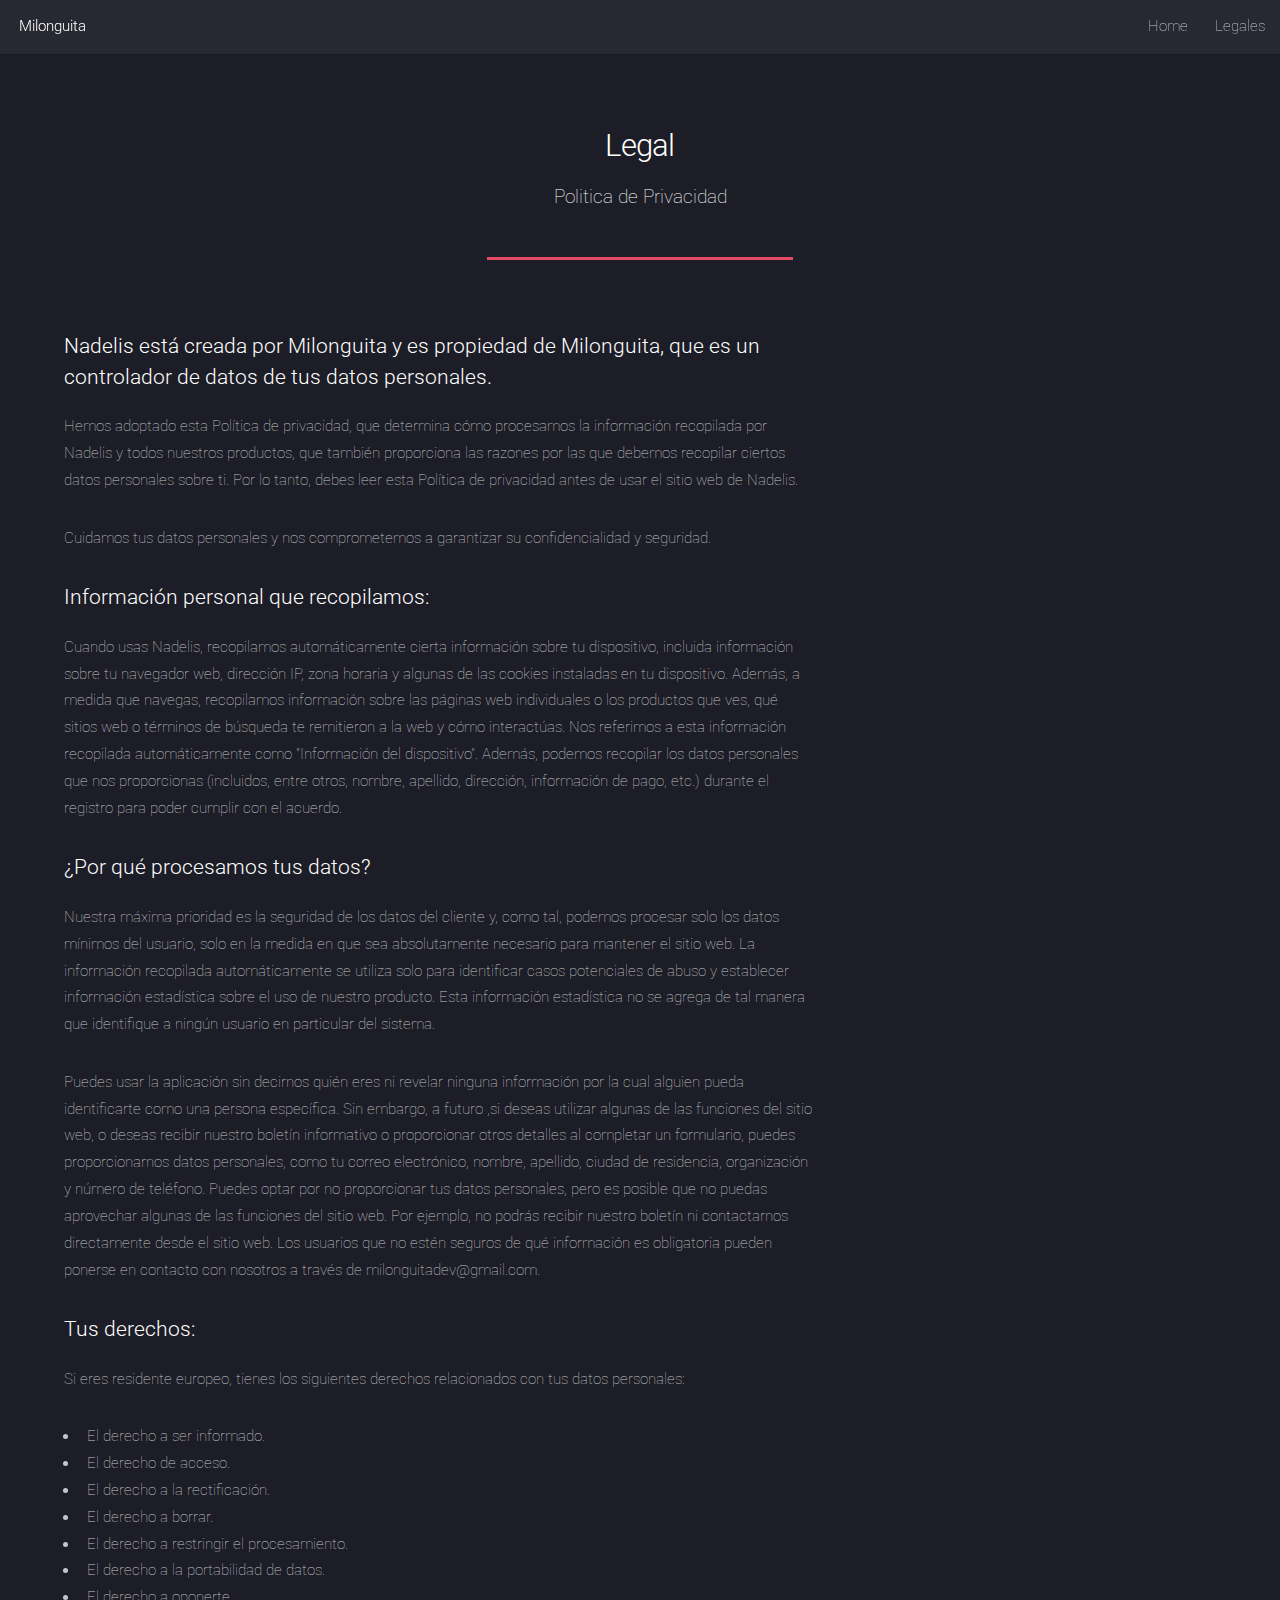
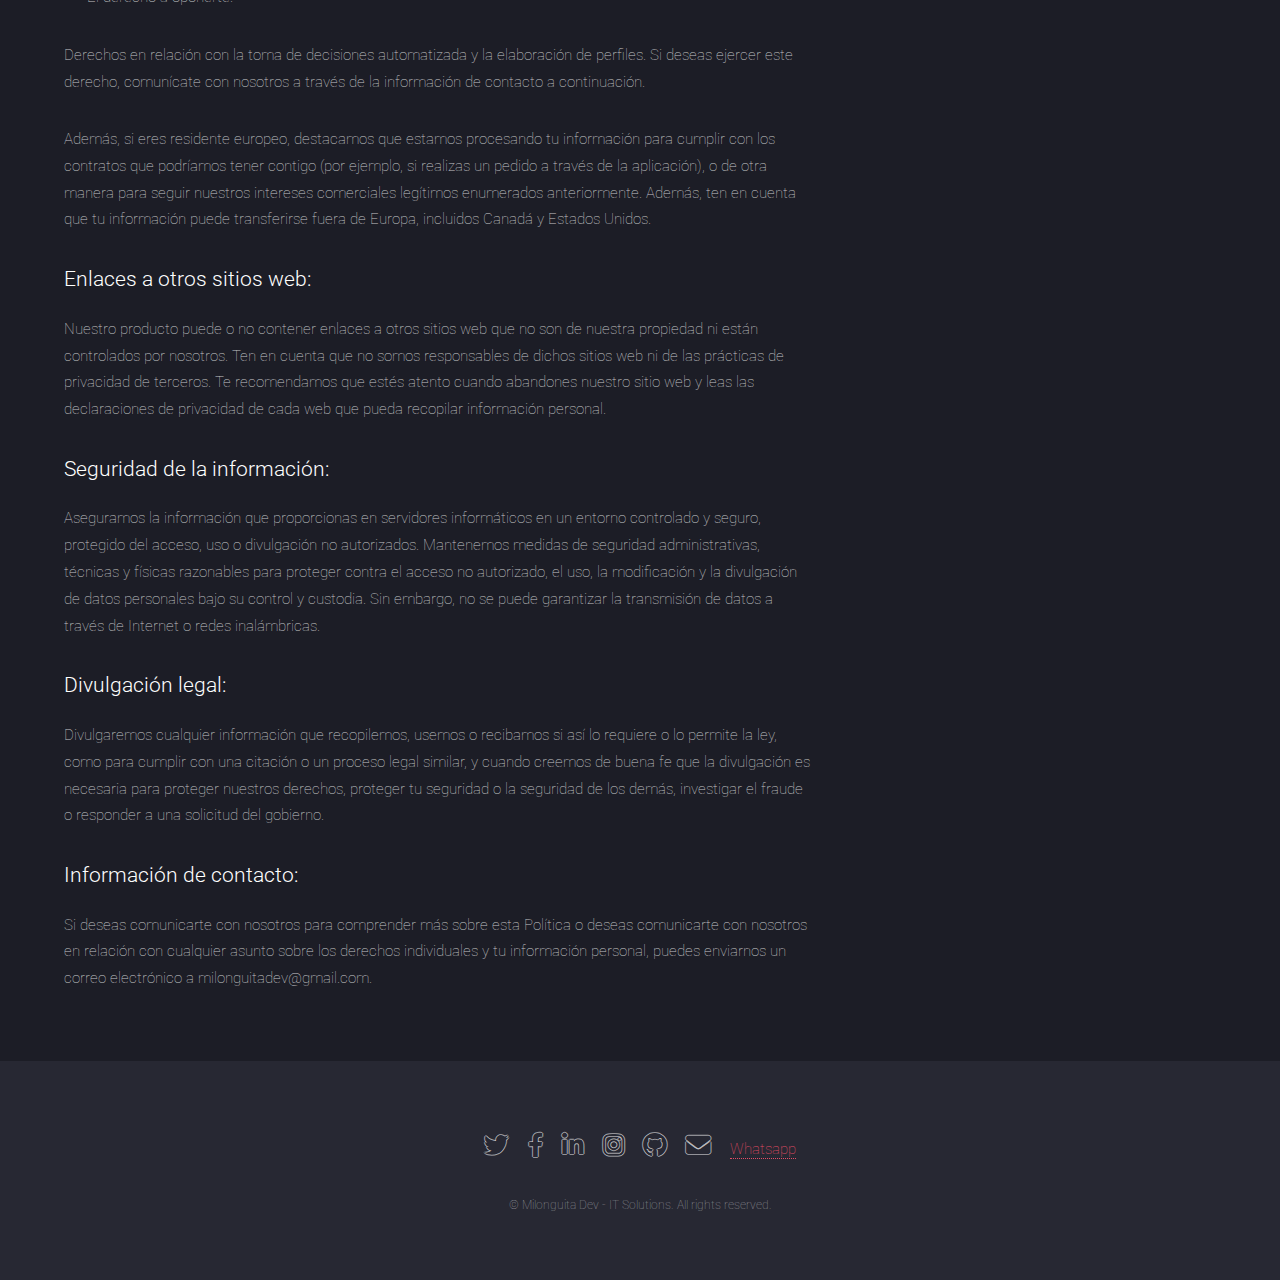
==== nadelis_legal.html @ 79158a33 "uploading files to repo" ====
<!DOCTYPE HTML>

<html>
	<head>
		<title>Milonguita Dev - IT Solutions</title>
		<meta charset="utf-8" />
		<meta name="viewport" content="width=device-width, initial-scale=1, user-scalable=no" />
		<link rel="stylesheet" href="assets/css/main.css" />
		<noscript><link rel="stylesheet" href="assets/css/noscript.css" /></noscript>
		<link rel="apple-touch-icon" sizes="180x180" href="apple-touch-icon.png">
		<link rel="icon" type="image/png" sizes="32x32" href="favicon-32x32.png">
		<link rel="icon" type="image/png" sizes="16x16" href="favicon-16x16.png">
		<link rel="manifest" href="site.webmanifest">
	</head>
	<body class="is-preload">
		<div id="page-wrapper">

			<!-- Header -->
            <header id="header">
                <h1 id="logo"><a href="index.html">Milonguita</a></h1>
                <nav id="nav">
                    <ul>
                        <li><a href="index.html">Home</a></li>
                        
                        <li><a href="#">Legales</a>
                            <ul>
                                <li><a href="nadelis_legal.html">Nadelis</a></li>
                                <li><a href="#">Lena</a></li>
								<li><a href="viento_andino_legal.html">Viento Andino</a></li>
                            </ul>
                        </li>
                    </ul>
                </nav>
            </header>

			<!-- Main -->
				<div id="main" class="wrapper style1">
					<div class="container">
						<header class="major">
							<h2>Legal</h2>
							<p>Politica de Privacidad</p>
						</header>
						<div class="row gtr-150">
							
							<div class="col-8 col-12-medium imp-medium">

								<!-- Content -->
									<section id="content">
										
										<h3>Nadelis está creada por Milonguita y es propiedad de Milonguita, que es un controlador de datos de tus datos personales.
										</h3>
										<p>Hemos adoptado esta Política de privacidad, que determina cómo procesamos la información recopilada por Nadelis y todos nuestros productos, que también proporciona las razones por las que debemos recopilar ciertos datos personales sobre ti. Por lo tanto, debes leer esta Política de privacidad antes de usar el sitio web de Nadelis.</p>
										<p>Cuidamos tus datos personales y nos comprometemos a garantizar su confidencialidad y seguridad.</p>
										<h3>Información personal que recopilamos:</h3>
										<p>
											Cuando usas Nadelis, recopilamos automáticamente cierta información sobre tu dispositivo, incluida información sobre tu navegador web, dirección IP, zona horaria y algunas de las cookies instaladas en tu dispositivo. Además, a medida que navegas, recopilamos información sobre las páginas web individuales o los productos que ves, qué sitios web o términos de búsqueda te remitieron a la web y cómo interactúas. Nos referimos a esta información recopilada automáticamente como "Información del dispositivo". Además, podemos recopilar los datos personales que nos proporcionas (incluidos, entre otros, nombre, apellido, dirección, información de pago, etc.) durante el registro para poder cumplir con el acuerdo.</p>
										<h3>¿Por qué procesamos tus datos?</h3>
										<p>Nuestra máxima prioridad es la seguridad de los datos del cliente y, como tal, podemos procesar solo los datos mínimos del usuario, solo en la medida en que sea absolutamente necesario para mantener el sitio web. La información recopilada automáticamente se utiliza solo para identificar casos potenciales de abuso y establecer información estadística sobre el uso de nuestro producto. Esta información estadística no se agrega de tal manera que identifique a ningún usuario en particular del sistema.</p>
										<p>Puedes usar la aplicación sin decirnos quién eres ni revelar ninguna información por la cual alguien pueda identificarte como una persona específica. Sin embargo, a futuro ,si deseas utilizar algunas de las funciones del sitio web, o deseas recibir nuestro boletín informativo o proporcionar otros detalles al completar un formulario, puedes proporcionarnos datos personales, como tu correo electrónico, nombre, apellido, ciudad de residencia, organización y número de teléfono. Puedes optar por no proporcionar tus datos personales, pero es posible que no puedas aprovechar algunas de las funciones del sitio web. Por ejemplo, no podrás recibir nuestro boletín ni contactarnos directamente desde el sitio web. Los usuarios que no estén seguros de qué información es obligatoria pueden ponerse en contacto con nosotros a través de milonguitadev@gmail.com.</p>
										<h3>Tus derechos:</h3>
										<p>Si eres residente europeo, tienes los siguientes derechos relacionados con tus datos personales:</p>
										<ul>
											<li>El derecho a ser informado.</li>
											<li>El derecho de acceso.</li>
											<li>El derecho a la rectificación.</li>
											<li>El derecho a borrar.</li>
											<li>El derecho a restringir el procesamiento.</li>
											<li>El derecho a la portabilidad de datos.</li>
											<li>El derecho a oponerte.</li>
										</ul>
										<p>Derechos en relación con la toma de decisiones automatizada y la elaboración de perfiles.
											Si deseas ejercer este derecho, comunícate con nosotros a través de la información de contacto a continuación.</p>
										<p>Además, si eres residente europeo, destacamos que estamos procesando tu información para cumplir con los contratos que podríamos tener contigo (por ejemplo, si realizas un pedido a través de la aplicación), o de otra manera para seguir nuestros intereses comerciales legítimos enumerados anteriormente. Además, ten en cuenta que tu información puede transferirse fuera de Europa, incluidos Canadá y Estados Unidos.</p>
										<h3>Enlaces a otros sitios web:</h3>
										<p>Nuestro producto puede o no contener enlaces a otros sitios web que no son de nuestra propiedad ni están controlados por nosotros. Ten en cuenta que no somos responsables de dichos sitios web ni de las prácticas de privacidad de terceros. Te recomendamos que estés atento cuando abandones nuestro sitio web y leas las declaraciones de privacidad de cada web que pueda recopilar información personal.</p>
										<h3>Seguridad de la información:</h3>
										<p>Aseguramos la información que proporcionas en servidores informáticos en un entorno controlado y seguro, protegido del acceso, uso o divulgación no autorizados. Mantenemos medidas de seguridad administrativas, técnicas y físicas razonables para proteger contra el acceso no autorizado, el uso, la modificación y la divulgación de datos personales bajo su control y custodia. Sin embargo, no se puede garantizar la transmisión de datos a través de Internet o redes inalámbricas.</p>
										<h3>Divulgación legal:</h3>
										<p>Divulgaremos cualquier información que recopilemos, usemos o recibamos si así lo requiere o lo permite la ley, como para cumplir con una citación o un proceso legal similar, y cuando creemos de buena fe que la divulgación es necesaria para proteger nuestros derechos, proteger tu seguridad o la seguridad de los demás, investigar el fraude o responder a una solicitud del gobierno.</p>
										<h3>Información de contacto:</h3>
										<p>Si deseas comunicarte con nosotros para comprender más sobre esta Política o deseas comunicarte con nosotros en relación con cualquier asunto sobre los derechos individuales y tu información personal, puedes enviarnos un correo electrónico a milonguitadev@gmail.com.</p>
									</section>

							</div>
						</div>
					</div>
				</div>

			<!-- Footer -->
            <footer id="footer">
                <ul class="icons">
                    <li><a href="#" class="icon brands alt fa-twitter"><span class="label">Twitter</span></a></li>
                    <li><a href="#" class="icon brands alt fa-facebook-f"><span class="label">Facebook</span></a></li>
                    <li><a href="#" class="icon brands alt fa-linkedin-in"><span class="label">LinkedIn</span></a></li>
                    <li><a href="#" class="icon brands alt fa-instagram"><span class="label">Instagram</span></a></li>
                    <li><a href="#" class="icon brands alt fa-github"><span class="label">GitHub</span></a></li>
                    <li><a href="#" class="icon solid alt fa-envelope"><span class="label">Email</span></a></li>
					<li><a href="https://wa.me/qr/DLNRDCDOWQ47A1" target="_blank"><span class="label">Whatsapp</span></a></li>
                </ul>
                <ul class="copyright">
                    <li>&copy; Milonguita Dev - IT Solutions. All rights reserved.</li>
                </ul>
            </footer>

		</div>

		<!-- Scripts -->
			<script src="assets/js/jquery.min.js"></script>
			<script src="assets/js/jquery.scrolly.min.js"></script>
			<script src="assets/js/jquery.dropotron.min.js"></script>
			<script src="assets/js/jquery.scrollex.min.js"></script>
			<script src="assets/js/browser.min.js"></script>
			<script src="assets/js/breakpoints.min.js"></script>
			<script src="assets/js/util.js"></script>
			<script src="assets/js/main.js"></script>

	</body>
</html>
---- assets/css/main.css ----
@import url("fontawesome-all.min.css");
@import url("https://fonts.googleapis.com/css?family=Roboto:100,300,100italic,300italic");

/*
	Landed by HTML5 UP
	html5up.net | @ajlkn
	Free for personal and commercial use under the CCA 3.0 license (html5up.net/license)
*/

html, body, div, span, applet, object,
iframe, h1, h2, h3, h4, h5, h6, p, blockquote,
pre, a, abbr, acronym, address, big, cite,
code, del, dfn, em, img, ins, kbd, q, s, samp,
small, strike, strong, sub, sup, tt, var, b,
u, i, center, dl, dt, dd, ol, ul, li, fieldset,
form, label, legend, table, caption, tbody,
tfoot, thead, tr, th, td, article, aside,
canvas, details, embed, figure, figcaption,
footer, header, hgroup, menu, nav, output, ruby,
section, summary, time, mark, audio, video {
	margin: 0;
	padding: 0;
	border: 0;
	font-size: 100%;
	font: inherit;
	vertical-align: baseline;}

article, aside, details, figcaption, figure,
footer, header, hgroup, menu, nav, section {
	display: block;}

body {
	line-height: 1;
}

ol, ul {
	list-style: none;
}

blockquote, q {
	quotes: none;
}

	blockquote:before, blockquote:after, q:before, q:after {
		content: '';
		content: none;
	}

table {
	border-collapse: collapse;
	border-spacing: 0;
}

body {
	-webkit-text-size-adjust: none;
}

mark {
	background-color: transparent;
	color: inherit;
}

input::-moz-focus-inner {
	border: 0;
	padding: 0;
}

input, select, textarea {
	-moz-appearance: none;
	-webkit-appearance: none;
	-ms-appearance: none;
	appearance: none;
}

/* Basic */

	html {
		box-sizing: border-box;
	}

	*, *:before, *:after {
		box-sizing: inherit;
	}

	html, body {
		background: #1c1d26;
	}

	body.is-preload *, body.is-preload *:before, body.is-preload *:after {
		-moz-animation: none !important;
		-webkit-animation: none !important;
		-ms-animation: none !important;
		animation: none !important;
		-moz-transition: none !important;
		-webkit-transition: none !important;
		-ms-transition: none !important;
		transition: none !important;
	}

	body, input, select, textarea {
		color: rgba(255, 255, 255, 0.75);
		font-family: "Roboto", Helvetica, sans-serif;
		font-size: 15pt;
		font-weight: 100;
		line-height: 1.75em;
	}

	a {
		-moz-transition: border-color 0.2s ease-in-out, color 0.2s ease-in-out;
		-webkit-transition: border-color 0.2s ease-in-out, color 0.2s ease-in-out;
		-ms-transition: border-color 0.2s ease-in-out, color 0.2s ease-in-out;
		transition: border-color 0.2s ease-in-out, color 0.2s ease-in-out;
		border-bottom: dotted 1px;
		color: #e44c65;
		text-decoration: none;
	}

		a:hover {
			color: #e44c65 !important;
			border-bottom-color: transparent;
		}

	strong, b {
		color: #ffffff;
		font-weight: 300;
	}

	em, i {
		font-style: italic;
	}

	p {
		margin: 0 0 2em 0;
	}

	h1, h2, h3, h4, h5, h6 {
		color: #ffffff;
		font-weight: 300;
		line-height: 1em;
		margin: 0 0 1em 0;
	}

		h1 a, h2 a, h3 a, h4 a, h5 a, h6 a {
			color: inherit;
			border: 0;
		}

	h2 {
		font-size: 2em;
		line-height: 1.5em;
		letter-spacing: -0.025em;
	}

	h3 {
		font-size: 1.35em;
		line-height: 1.5em;
	}

	h4 {
		font-size: 1.1em;
		line-height: 1.5em;
	}

	h5 {
		font-size: 0.9em;
		line-height: 1.5em;
	}

	h6 {
		font-size: 0.7em;
		line-height: 1.5em;
	}

	sub {
		font-size: 0.8em;
		position: relative;
		top: 0.5em;
	}

	sup {
		font-size: 0.8em;
		position: relative;
		top: -0.5em;
	}

	hr {
		border: 0;
		border-bottom: solid 1px rgba(255, 255, 255, 0.3);
		margin: 3em 0;
	}

		hr.major {
			margin: 4em 0;
		}

	blockquote {
		border-left: solid 4px rgba(255, 255, 255, 0.3);
		font-style: italic;
		margin: 0 0 2em 0;
		padding: 0.5em 0 0.5em 2em;
	}

	code {
		background: rgba(255, 255, 255, 0.075);
		border-radius: 4px;
		font-family: "Courier New", monospace;
		font-size: 0.9em;
		margin: 0 0.25em;
		padding: 0.25em 0.65em;
	}

	pre {
		-webkit-overflow-scrolling: touch;
		font-family: "Courier New", monospace;
		font-size: 0.9em;
		margin: 0 0 2em 0;
	}

		pre code {
			display: block;
			line-height: 1.75em;
			padding: 1em 1.5em;
			overflow-x: auto;
		}

	.align-left {
		text-align: left;
	}

	.align-center {
		text-align: center;
	}

	.align-right {
		text-align: right;
	}

/* Loader */

	@-moz-keyframes spinner-show {
		0% {
			opacity: 0;
		}

		100% {
			opacity: 1;
		}
	}

	@-webkit-keyframes spinner-show {
		0% {
			opacity: 0;
		}

		100% {
			opacity: 1;
		}
	}

	@-ms-keyframes spinner-show {
		0% {
			opacity: 0;
		}

		100% {
			opacity: 1;
		}
	}

	@keyframes spinner-show {
		0% {
			opacity: 0;
		}

		100% {
			opacity: 1;
		}
	}

	@-moz-keyframes spinner-hide {
		0% {
			color: rgba(255, 255, 255, 0.15);
			z-index: 100001;
			-moz-transform: scale(1) rotate(0deg);
			-webkit-transform: scale(1) rotate(0deg);
			-ms-transform: scale(1) rotate(0deg);
			transform: scale(1) rotate(0deg);
		}

		99% {
			color: #1c1d26;
			z-index: 100001;
			-moz-transform: scale(0.5) rotate(360deg);
			-webkit-transform: scale(0.5) rotate(360deg);
			-ms-transform: scale(0.5) rotate(360deg);
			transform: scale(0.5) rotate(360deg);
		}

		100% {
			color: #1c1d26;
			z-index: -1;
			-moz-transform: scale(0.5) rotate(360deg);
			-webkit-transform: scale(0.5) rotate(360deg);
			-ms-transform: scale(0.5) rotate(360deg);
			transform: scale(0.5) rotate(360deg);
		}
	}

	@-webkit-keyframes spinner-hide {
		0% {
			color: rgba(255, 255, 255, 0.15);
			z-index: 100001;
			-moz-transform: scale(1) rotate(0deg);
			-webkit-transform: scale(1) rotate(0deg);
			-ms-transform: scale(1) rotate(0deg);
			transform: scale(1) rotate(0deg);
		}

		99% {
			color: #1c1d26;
			z-index: 100001;
			-moz-transform: scale(0.5) rotate(360deg);
			-webkit-transform: scale(0.5) rotate(360deg);
			-ms-transform: scale(0.5) rotate(360deg);
			transform: scale(0.5) rotate(360deg);
		}

		100% {
			color: #1c1d26;
			z-index: -1;
			-moz-transform: scale(0.5) rotate(360deg);
			-webkit-transform: scale(0.5) rotate(360deg);
			-ms-transform: scale(0.5) rotate(360deg);
			transform: scale(0.5) rotate(360deg);
		}
	}

	@-ms-keyframes spinner-hide {
		0% {
			color: rgba(255, 255, 255, 0.15);
			z-index: 100001;
			-moz-transform: scale(1) rotate(0deg);
			-webkit-transform: scale(1) rotate(0deg);
			-ms-transform: scale(1) rotate(0deg);
			transform: scale(1) rotate(0deg);
		}

		99% {
			color: #1c1d26;
			z-index: 100001;
			-moz-transform: scale(0.5) rotate(360deg);
			-webkit-transform: scale(0.5) rotate(360deg);
			-ms-transform: scale(0.5) rotate(360deg);
			transform: scale(0.5) rotate(360deg);
		}

		100% {
			color: #1c1d26;
			z-index: -1;
			-moz-transform: scale(0.5) rotate(360deg);
			-webkit-transform: scale(0.5) rotate(360deg);
			-ms-transform: scale(0.5) rotate(360deg);
			transform: scale(0.5) rotate(360deg);
		}
	}

	@keyframes spinner-hide {
		0% {
			color: rgba(255, 255, 255, 0.15);
			z-index: 100001;
			-moz-transform: scale(1) rotate(0deg);
			-webkit-transform: scale(1) rotate(0deg);
			-ms-transform: scale(1) rotate(0deg);
			transform: scale(1) rotate(0deg);
		}

		99% {
			color: #1c1d26;
			z-index: 100001;
			-moz-transform: scale(0.5) rotate(360deg);
			-webkit-transform: scale(0.5) rotate(360deg);
			-ms-transform: scale(0.5) rotate(360deg);
			transform: scale(0.5) rotate(360deg);
		}

		100% {
			color: #1c1d26;
			z-index: -1;
			-moz-transform: scale(0.5) rotate(360deg);
			-webkit-transform: scale(0.5) rotate(360deg);
			-ms-transform: scale(0.5) rotate(360deg);
			transform: scale(0.5) rotate(360deg);
		}
	}

	@-moz-keyframes spinner-rotate {
		0% {
			-moz-transform: scale(1) rotate(0deg);
			-webkit-transform: scale(1) rotate(0deg);
			-ms-transform: scale(1) rotate(0deg);
			transform: scale(1) rotate(0deg);
		}

		100% {
			-moz-transform: scale(1) rotate(360deg);
			-webkit-transform: scale(1) rotate(360deg);
			-ms-transform: scale(1) rotate(360deg);
			transform: scale(1) rotate(360deg);
		}
	}

	@-webkit-keyframes spinner-rotate {
		0% {
			-moz-transform: scale(1) rotate(0deg);
			-webkit-transform: scale(1) rotate(0deg);
			-ms-transform: scale(1) rotate(0deg);
			transform: scale(1) rotate(0deg);
		}

		100% {
			-moz-transform: scale(1) rotate(360deg);
			-webkit-transform: scale(1) rotate(360deg);
			-ms-transform: scale(1) rotate(360deg);
			transform: scale(1) rotate(360deg);
		}
	}

	@-ms-keyframes spinner-rotate {
		0% {
			-moz-transform: scale(1) rotate(0deg);
			-webkit-transform: scale(1) rotate(0deg);
			-ms-transform: scale(1) rotate(0deg);
			transform: scale(1) rotate(0deg);
		}

		100% {
			-moz-transform: scale(1) rotate(360deg);
			-webkit-transform: scale(1) rotate(360deg);
			-ms-transform: scale(1) rotate(360deg);
			transform: scale(1) rotate(360deg);
		}
	}

	@keyframes spinner-rotate {
		0% {
			-moz-transform: scale(1) rotate(0deg);
			-webkit-transform: scale(1) rotate(0deg);
			-ms-transform: scale(1) rotate(0deg);
			transform: scale(1) rotate(0deg);
		}

		100% {
			-moz-transform: scale(1) rotate(360deg);
			-webkit-transform: scale(1) rotate(360deg);
			-ms-transform: scale(1) rotate(360deg);
			transform: scale(1) rotate(360deg);
		}
	}

	@-moz-keyframes overlay-hide {
		0% {
			opacity: 1;
			z-index: 100000;
		}

		15% {
			opacity: 1;
			z-index: 100000;
		}

		99% {
			opacity: 0;
			z-index: 100000;
		}

		100% {
			opacity: 0;
			z-index: -1;
		}
	}

	@-webkit-keyframes overlay-hide {
		0% {
			opacity: 1;
			z-index: 100000;
		}

		15% {
			opacity: 1;
			z-index: 100000;
		}

		99% {
			opacity: 0;
			z-index: 100000;
		}

		100% {
			opacity: 0;
			z-index: -1;
		}
	}

	@-ms-keyframes overlay-hide {
		0% {
			opacity: 1;
			z-index: 100000;
		}

		15% {
			opacity: 1;
			z-index: 100000;
		}

		99% {
			opacity: 0;
			z-index: 100000;
		}

		100% {
			opacity: 0;
			z-index: -1;
		}
	}

	@keyframes overlay-hide {
		0% {
			opacity: 1;
			z-index: 100000;
		}

		15% {
			opacity: 1;
			z-index: 100000;
		}

		99% {
			opacity: 0;
			z-index: 100000;
		}

		100% {
			opacity: 0;
			z-index: -1;
		}
	}

	body.landing {
		text-decoration: none;
	}

		body.landing:before {
			-moz-osx-font-smoothing: grayscale;
			-webkit-font-smoothing: antialiased;
			display: inline-block;
			font-style: normal;
			font-variant: normal;
			text-rendering: auto;
			line-height: 1;
			text-transform: none !important;
			font-family: 'Font Awesome 5 Free';
			font-weight: 900;
		}

		body.landing:before {
			-moz-animation: spinner-show 1.5s 1 0.25s ease forwards, spinner-hide 0.25s ease-in-out forwards !important;
			-webkit-animation: spinner-show 1.5s 1 0.25s ease forwards, spinner-hide 0.25s ease-in-out forwards !important;
			-ms-animation: spinner-show 1.5s 1 0.25s ease forwards, spinner-hide 0.25s ease-in-out forwards !important;
			animation: spinner-show 1.5s 1 0.25s ease forwards, spinner-hide 0.25s ease-in-out forwards !important;
			-moz-transform-origin: 50% 50%;
			-webkit-transform-origin: 50% 50%;
			-ms-transform-origin: 50% 50%;
			transform-origin: 50% 50%;
			color: rgba(255, 255, 255, 0.15);
			content: '\f1ce';
			cursor: default;
			display: block;
			font-size: 2em;
			height: 2em;
			left: 50%;
			line-height: 2em;
			margin: -1em 0 0 -1em;
			opacity: 0;
			position: fixed;
			text-align: center;
			top: 50%;
			width: 2em;
			z-index: -1;
		}

		body.landing:after {
			-moz-animation: overlay-hide 1.5s ease-in forwards !important;
			-webkit-animation: overlay-hide 1.5s ease-in forwards !important;
			-ms-animation: overlay-hide 1.5s ease-in forwards !important;
			animation: overlay-hide 1.5s ease-in forwards !important;
			background: #1c1d26;
			content: '';
			display: block;
			height: 100%;
			left: 0;
			opacity: 0;
			position: fixed;
			top: 0;
			width: 100%;
			z-index: -1;
		}

		body.landing.is-preload:before {
			-moz-animation: spinner-show 1.5s 1 0.25s ease forwards, spinner-rotate 0.75s infinite linear !important;
			-webkit-animation: spinner-show 1.5s 1 0.25s ease forwards, spinner-rotate 0.75s infinite linear !important;
			-ms-animation: spinner-show 1.5s 1 0.25s ease forwards, spinner-rotate 0.75s infinite linear !important;
			animation: spinner-show 1.5s 1 0.25s ease forwards, spinner-rotate 0.75s infinite linear !important;
			z-index: 100001;
		}

		body.landing.is-preload:after {
			-moz-animation: none !important;
			-webkit-animation: none !important;
			-ms-animation: none !important;
			animation: none !important;
			opacity: 1;
			z-index: 100000;
		}

	@media (-webkit-min-device-pixel-ratio: 2) {

		body.landing:before {
			line-height: 2.025em;
		}

	}

/* Container */

	.container {
		margin: 0 auto;
		max-width: calc(100% - 4em);
		width: 70em;
	}

		.container.xsmall {
			width: 17.5em;
		}

		.container.small {
			width: 35em;
		}

		.container.medium {
			width: 52.5em;
		}

		.container.large {
			width: 87.5em;
		}

		.container.xlarge {
			width: 105em;
		}

		.container.max {
			width: 100%;
		}

		@media screen and (max-width: 1280px) {

			.container {
				width: 90%;
				max-width: 100%;
			}

		}

		@media screen and (max-width: 980px) {

			.container {
				width: 100% !important;
			}

		}

/* Row */

	.row {
		display: flex;
		flex-wrap: wrap;
		box-sizing: border-box;
		align-items: stretch;
	}

		.row > * {
			box-sizing: border-box;
		}

		.row.gtr-uniform > * > :last-child {
			margin-bottom: 0;
		}

		.row.aln-left {
			justify-content: flex-start;
		}

		.row.aln-center {
			justify-content: center;
		}

		.row.aln-right {
			justify-content: flex-end;
		}

		.row.aln-top {
			align-items: flex-start;
		}

		.row.aln-middle {
			align-items: center;
		}

		.row.aln-bottom {
			align-items: flex-end;
		}

		.row > .imp {
			order: -1;
		}

		.row > .col-1 {
			width: 8.33333%;
		}

		.row > .off-1 {
			margin-left: 8.33333%;
		}

		.row > .col-2 {
			width: 16.66667%;
		}

		.row > .off-2 {
			margin-left: 16.66667%;
		}

		.row > .col-3 {
			width: 25%;
		}

		.row > .off-3 {
			margin-left: 25%;
		}

		.row > .col-4 {
			width: 33.33333%;
		}

		.row > .off-4 {
			margin-left: 33.33333%;
		}

		.row > .col-5 {
			width: 41.66667%;
		}

		.row > .off-5 {
			margin-left: 41.66667%;
		}

		.row > .col-6 {
			width: 50%;
		}

		.row > .off-6 {
			margin-left: 50%;
		}

		.row > .col-7 {
			width: 58.33333%;
		}

		.row > .off-7 {
			margin-left: 58.33333%;
		}

		.row > .col-8 {
			width: 66.66667%;
		}

		.row > .off-8 {
			margin-left: 66.66667%;
		}

		.row > .col-9 {
			width: 75%;
		}

		.row > .off-9 {
			margin-left: 75%;
		}

		.row > .col-10 {
			width: 83.33333%;
		}

		.row > .off-10 {
			margin-left: 83.33333%;
		}

		.row > .col-11 {
			width: 91.66667%;
		}

		.row > .off-11 {
			margin-left: 91.66667%;
		}

		.row > .col-12 {
			width: 100%;
		}

		.row > .off-12 {
			margin-left: 100%;
		}

		.row.gtr-0 {
			margin-top: 0;
			margin-left: 0em;
		}

			.row.gtr-0 > * {
				padding: 0 0 0 0em;
			}

			.row.gtr-0.gtr-uniform {
				margin-top: 0em;
			}

				.row.gtr-0.gtr-uniform > * {
					padding-top: 0em;
				}

		.row.gtr-25 {
			margin-top: 0;
			margin-left: -0.625em;
		}

			.row.gtr-25 > * {
				padding: 0 0 0 0.625em;
			}

			.row.gtr-25.gtr-uniform {
				margin-top: -0.625em;
			}

				.row.gtr-25.gtr-uniform > * {
					padding-top: 0.625em;
				}

		.row.gtr-50 {
			margin-top: 0;
			margin-left: -1.25em;
		}

			.row.gtr-50 > * {
				padding: 0 0 0 1.25em;
			}

			.row.gtr-50.gtr-uniform {
				margin-top: -1.25em;
			}

				.row.gtr-50.gtr-uniform > * {
					padding-top: 1.25em;
				}

		.row {
			margin-top: 0;
			margin-left: -2.5em;
		}

			.row > * {
				padding: 0 0 0 2.5em;
			}

			.row.gtr-uniform {
				margin-top: -2.5em;
			}

				.row.gtr-uniform > * {
					padding-top: 2.5em;
				}

		.row.gtr-150 {
			margin-top: 0;
			margin-left: -3.75em;
		}

			.row.gtr-150 > * {
				padding: 0 0 0 3.75em;
			}

			.row.gtr-150.gtr-uniform {
				margin-top: -3.75em;
			}

				.row.gtr-150.gtr-uniform > * {
					padding-top: 3.75em;
				}

		.row.gtr-200 {
			margin-top: 0;
			margin-left: -5em;
		}

			.row.gtr-200 > * {
				padding: 0 0 0 5em;
			}

			.row.gtr-200.gtr-uniform {
				margin-top: -5em;
			}

				.row.gtr-200.gtr-uniform > * {
					padding-top: 5em;
				}

		@media screen and (max-width: 1680px) {

			.row {
				display: flex;
				flex-wrap: wrap;
				box-sizing: border-box;
				align-items: stretch;
			}

				.row > * {
					box-sizing: border-box;
				}

				.row.gtr-uniform > * > :last-child {
					margin-bottom: 0;
				}

				.row.aln-left {
					justify-content: flex-start;
				}

				.row.aln-center {
					justify-content: center;
				}

				.row.aln-right {
					justify-content: flex-end;
				}

				.row.aln-top {
					align-items: flex-start;
				}

				.row.aln-middle {
					align-items: center;
				}

				.row.aln-bottom {
					align-items: flex-end;
				}

				.row > .imp-xlarge {
					order: -1;
				}

				.row > .col-1-xlarge {
					width: 8.33333%;
				}

				.row > .off-1-xlarge {
					margin-left: 8.33333%;
				}

				.row > .col-2-xlarge {
					width: 16.66667%;
				}

				.row > .off-2-xlarge {
					margin-left: 16.66667%;
				}

				.row > .col-3-xlarge {
					width: 25%;
				}

				.row > .off-3-xlarge {
					margin-left: 25%;
				}

				.row > .col-4-xlarge {
					width: 33.33333%;
				}

				.row > .off-4-xlarge {
					margin-left: 33.33333%;
				}

				.row > .col-5-xlarge {
					width: 41.66667%;
				}

				.row > .off-5-xlarge {
					margin-left: 41.66667%;
				}

				.row > .col-6-xlarge {
					width: 50%;
				}

				.row > .off-6-xlarge {
					margin-left: 50%;
				}

				.row > .col-7-xlarge {
					width: 58.33333%;
				}

				.row > .off-7-xlarge {
					margin-left: 58.33333%;
				}

				.row > .col-8-xlarge {
					width: 66.66667%;
				}

				.row > .off-8-xlarge {
					margin-left: 66.66667%;
				}

				.row > .col-9-xlarge {
					width: 75%;
				}

				.row > .off-9-xlarge {
					margin-left: 75%;
				}

				.row > .col-10-xlarge {
					width: 83.33333%;
				}

				.row > .off-10-xlarge {
					margin-left: 83.33333%;
				}

				.row > .col-11-xlarge {
					width: 91.66667%;
				}

				.row > .off-11-xlarge {
					margin-left: 91.66667%;
				}

				.row > .col-12-xlarge {
					width: 100%;
				}

				.row > .off-12-xlarge {
					margin-left: 100%;
				}

				.row.gtr-0 {
					margin-top: 0;
					margin-left: 0em;
				}

					.row.gtr-0 > * {
						padding: 0 0 0 0em;
					}

					.row.gtr-0.gtr-uniform {
						margin-top: 0em;
					}

						.row.gtr-0.gtr-uniform > * {
							padding-top: 0em;
						}

				.row.gtr-25 {
					margin-top: 0;
					margin-left: -0.625em;
				}

					.row.gtr-25 > * {
						padding: 0 0 0 0.625em;
					}

					.row.gtr-25.gtr-uniform {
						margin-top: -0.625em;
					}

						.row.gtr-25.gtr-uniform > * {
							padding-top: 0.625em;
						}

				.row.gtr-50 {
					margin-top: 0;
					margin-left: -1.25em;
				}

					.row.gtr-50 > * {
						padding: 0 0 0 1.25em;
					}

					.row.gtr-50.gtr-uniform {
						margin-top: -1.25em;
					}

						.row.gtr-50.gtr-uniform > * {
							padding-top: 1.25em;
						}

				.row {
					margin-top: 0;
					margin-left: -2.5em;
				}

					.row > * {
						padding: 0 0 0 2.5em;
					}

					.row.gtr-uniform {
						margin-top: -2.5em;
					}

						.row.gtr-uniform > * {
							padding-top: 2.5em;
						}

				.row.gtr-150 {
					margin-top: 0;
					margin-left: -3.75em;
				}

					.row.gtr-150 > * {
						padding: 0 0 0 3.75em;
					}

					.row.gtr-150.gtr-uniform {
						margin-top: -3.75em;
					}

						.row.gtr-150.gtr-uniform > * {
							padding-top: 3.75em;
						}

				.row.gtr-200 {
					margin-top: 0;
					margin-left: -5em;
				}

					.row.gtr-200 > * {
						padding: 0 0 0 5em;
					}

					.row.gtr-200.gtr-uniform {
						margin-top: -5em;
					}

						.row.gtr-200.gtr-uniform > * {
							padding-top: 5em;
						}

		}

		@media screen and (max-width: 1280px) {

			.row {
				display: flex;
				flex-wrap: wrap;
				box-sizing: border-box;
				align-items: stretch;
			}

				.row > * {
					box-sizing: border-box;
				}

				.row.gtr-uniform > * > :last-child {
					margin-bottom: 0;
				}

				.row.aln-left {
					justify-content: flex-start;
				}

				.row.aln-center {
					justify-content: center;
				}

				.row.aln-right {
					justify-content: flex-end;
				}

				.row.aln-top {
					align-items: flex-start;
				}

				.row.aln-middle {
					align-items: center;
				}

				.row.aln-bottom {
					align-items: flex-end;
				}

				.row > .imp-large {
					order: -1;
				}

				.row > .col-1-large {
					width: 8.33333%;
				}

				.row > .off-1-large {
					margin-left: 8.33333%;
				}

				.row > .col-2-large {
					width: 16.66667%;
				}

				.row > .off-2-large {
					margin-left: 16.66667%;
				}

				.row > .col-3-large {
					width: 25%;
				}

				.row > .off-3-large {
					margin-left: 25%;
				}

				.row > .col-4-large {
					width: 33.33333%;
				}

				.row > .off-4-large {
					margin-left: 33.33333%;
				}

				.row > .col-5-large {
					width: 41.66667%;
				}

				.row > .off-5-large {
					margin-left: 41.66667%;
				}

				.row > .col-6-large {
					width: 50%;
				}

				.row > .off-6-large {
					margin-left: 50%;
				}

				.row > .col-7-large {
					width: 58.33333%;
				}

				.row > .off-7-large {
					margin-left: 58.33333%;
				}

				.row > .col-8-large {
					width: 66.66667%;
				}

				.row > .off-8-large {
					margin-left: 66.66667%;
				}

				.row > .col-9-large {
					width: 75%;
				}

				.row > .off-9-large {
					margin-left: 75%;
				}

				.row > .col-10-large {
					width: 83.33333%;
				}

				.row > .off-10-large {
					margin-left: 83.33333%;
				}

				.row > .col-11-large {
					width: 91.66667%;
				}

				.row > .off-11-large {
					margin-left: 91.66667%;
				}

				.row > .col-12-large {
					width: 100%;
				}

				.row > .off-12-large {
					margin-left: 100%;
				}

				.row.gtr-0 {
					margin-top: 0;
					margin-left: 0em;
				}

					.row.gtr-0 > * {
						padding: 0 0 0 0em;
					}

					.row.gtr-0.gtr-uniform {
						margin-top: 0em;
					}

						.row.gtr-0.gtr-uniform > * {
							padding-top: 0em;
						}

				.row.gtr-25 {
					margin-top: 0;
					margin-left: -0.625em;
				}

					.row.gtr-25 > * {
						padding: 0 0 0 0.625em;
					}

					.row.gtr-25.gtr-uniform {
						margin-top: -0.625em;
					}

						.row.gtr-25.gtr-uniform > * {
							padding-top: 0.625em;
						}

				.row.gtr-50 {
					margin-top: 0;
					margin-left: -1.25em;
				}

					.row.gtr-50 > * {
						padding: 0 0 0 1.25em;
					}

					.row.gtr-50.gtr-uniform {
						margin-top: -1.25em;
					}

						.row.gtr-50.gtr-uniform > * {
							padding-top: 1.25em;
						}

				.row {
					margin-top: 0;
					margin-left: -2.5em;
				}

					.row > * {
						padding: 0 0 0 2.5em;
					}

					.row.gtr-uniform {
						margin-top: -2.5em;
					}

						.row.gtr-uniform > * {
							padding-top: 2.5em;
						}

				.row.gtr-150 {
					margin-top: 0;
					margin-left: -3.75em;
				}

					.row.gtr-150 > * {
						padding: 0 0 0 3.75em;
					}

					.row.gtr-150.gtr-uniform {
						margin-top: -3.75em;
					}

						.row.gtr-150.gtr-uniform > * {
							padding-top: 3.75em;
						}

				.row.gtr-200 {
					margin-top: 0;
					margin-left: -5em;
				}

					.row.gtr-200 > * {
						padding: 0 0 0 5em;
					}

					.row.gtr-200.gtr-uniform {
						margin-top: -5em;
					}

						.row.gtr-200.gtr-uniform > * {
							padding-top: 5em;
						}

		}

		@media screen and (max-width: 980px) {

			.row {
				display: flex;
				flex-wrap: wrap;
				box-sizing: border-box;
				align-items: stretch;
			}

				.row > * {
					box-sizing: border-box;
				}

				.row.gtr-uniform > * > :last-child {
					margin-bottom: 0;
				}

				.row.aln-left {
					justify-content: flex-start;
				}

				.row.aln-center {
					justify-content: center;
				}

				.row.aln-right {
					justify-content: flex-end;
				}

				.row.aln-top {
					align-items: flex-start;
				}

				.row.aln-middle {
					align-items: center;
				}

				.row.aln-bottom {
					align-items: flex-end;
				}

				.row > .imp-medium {
					order: -1;
				}

				.row > .col-1-medium {
					width: 8.33333%;
				}

				.row > .off-1-medium {
					margin-left: 8.33333%;
				}

				.row > .col-2-medium {
					width: 16.66667%;
				}

				.row > .off-2-medium {
					margin-left: 16.66667%;
				}

				.row > .col-3-medium {
					width: 25%;
				}

				.row > .off-3-medium {
					margin-left: 25%;
				}

				.row > .col-4-medium {
					width: 33.33333%;
				}

				.row > .off-4-medium {
					margin-left: 33.33333%;
				}

				.row > .col-5-medium {
					width: 41.66667%;
				}

				.row > .off-5-medium {
					margin-left: 41.66667%;
				}

				.row > .col-6-medium {
					width: 50%;
				}

				.row > .off-6-medium {
					margin-left: 50%;
				}

				.row > .col-7-medium {
					width: 58.33333%;
				}

				.row > .off-7-medium {
					margin-left: 58.33333%;
				}

				.row > .col-8-medium {
					width: 66.66667%;
				}

				.row > .off-8-medium {
					margin-left: 66.66667%;
				}

				.row > .col-9-medium {
					width: 75%;
				}

				.row > .off-9-medium {
					margin-left: 75%;
				}

				.row > .col-10-medium {
					width: 83.33333%;
				}

				.row > .off-10-medium {
					margin-left: 83.33333%;
				}

				.row > .col-11-medium {
					width: 91.66667%;
				}

				.row > .off-11-medium {
					margin-left: 91.66667%;
				}

				.row > .col-12-medium {
					width: 100%;
				}

				.row > .off-12-medium {
					margin-left: 100%;
				}

				.row.gtr-0 {
					margin-top: 0;
					margin-left: 0em;
				}

					.row.gtr-0 > * {
						padding: 0 0 0 0em;
					}

					.row.gtr-0.gtr-uniform {
						margin-top: 0em;
					}

						.row.gtr-0.gtr-uniform > * {
							padding-top: 0em;
						}

				.row.gtr-25 {
					margin-top: 0;
					margin-left: -0.625em;
				}

					.row.gtr-25 > * {
						padding: 0 0 0 0.625em;
					}

					.row.gtr-25.gtr-uniform {
						margin-top: -0.625em;
					}

						.row.gtr-25.gtr-uniform > * {
							padding-top: 0.625em;
						}

				.row.gtr-50 {
					margin-top: 0;
					margin-left: -1.25em;
				}

					.row.gtr-50 > * {
						padding: 0 0 0 1.25em;
					}

					.row.gtr-50.gtr-uniform {
						margin-top: -1.25em;
					}

						.row.gtr-50.gtr-uniform > * {
							padding-top: 1.25em;
						}

				.row {
					margin-top: 0;
					margin-left: -2.5em;
				}

					.row > * {
						padding: 0 0 0 2.5em;
					}

					.row.gtr-uniform {
						margin-top: -2.5em;
					}

						.row.gtr-uniform > * {
							padding-top: 2.5em;
						}

				.row.gtr-150 {
					margin-top: 0;
					margin-left: -3.75em;
				}

					.row.gtr-150 > * {
						padding: 0 0 0 3.75em;
					}

					.row.gtr-150.gtr-uniform {
						margin-top: -3.75em;
					}

						.row.gtr-150.gtr-uniform > * {
							padding-top: 3.75em;
						}

				.row.gtr-200 {
					margin-top: 0;
					margin-left: -5em;
				}

					.row.gtr-200 > * {
						padding: 0 0 0 5em;
					}

					.row.gtr-200.gtr-uniform {
						margin-top: -5em;
					}

						.row.gtr-200.gtr-uniform > * {
							padding-top: 5em;
						}

		}

		@media screen and (max-width: 736px) {

			.row {
				display: flex;
				flex-wrap: wrap;
				box-sizing: border-box;
				align-items: stretch;
			}

				.row > * {
					box-sizing: border-box;
				}

				.row.gtr-uniform > * > :last-child {
					margin-bottom: 0;
				}

				.row.aln-left {
					justify-content: flex-start;
				}

				.row.aln-center {
					justify-content: center;
				}

				.row.aln-right {
					justify-content: flex-end;
				}

				.row.aln-top {
					align-items: flex-start;
				}

				.row.aln-middle {
					align-items: center;
				}

				.row.aln-bottom {
					align-items: flex-end;
				}

				.row > .imp-small {
					order: -1;
				}

				.row > .col-1-small {
					width: 8.33333%;
				}

				.row > .off-1-small {
					margin-left: 8.33333%;
				}

				.row > .col-2-small {
					width: 16.66667%;
				}

				.row > .off-2-small {
					margin-left: 16.66667%;
				}

				.row > .col-3-small {
					width: 25%;
				}

				.row > .off-3-small {
					margin-left: 25%;
				}

				.row > .col-4-small {
					width: 33.33333%;
				}

				.row > .off-4-small {
					margin-left: 33.33333%;
				}

				.row > .col-5-small {
					width: 41.66667%;
				}

				.row > .off-5-small {
					margin-left: 41.66667%;
				}

				.row > .col-6-small {
					width: 50%;
				}

				.row > .off-6-small {
					margin-left: 50%;
				}

				.row > .col-7-small {
					width: 58.33333%;
				}

				.row > .off-7-small {
					margin-left: 58.33333%;
				}

				.row > .col-8-small {
					width: 66.66667%;
				}

				.row > .off-8-small {
					margin-left: 66.66667%;
				}

				.row > .col-9-small {
					width: 75%;
				}

				.row > .off-9-small {
					margin-left: 75%;
				}

				.row > .col-10-small {
					width: 83.33333%;
				}

				.row > .off-10-small {
					margin-left: 83.33333%;
				}

				.row > .col-11-small {
					width: 91.66667%;
				}

				.row > .off-11-small {
					margin-left: 91.66667%;
				}

				.row > .col-12-small {
					width: 100%;
				}

				.row > .off-12-small {
					margin-left: 100%;
				}

				.row.gtr-0 {
					margin-top: 0;
					margin-left: 0em;
				}

					.row.gtr-0 > * {
						padding: 0 0 0 0em;
					}

					.row.gtr-0.gtr-uniform {
						margin-top: 0em;
					}

						.row.gtr-0.gtr-uniform > * {
							padding-top: 0em;
						}

				.row.gtr-25 {
					margin-top: 0;
					margin-left: -0.625em;
				}

					.row.gtr-25 > * {
						padding: 0 0 0 0.625em;
					}

					.row.gtr-25.gtr-uniform {
						margin-top: -0.625em;
					}

						.row.gtr-25.gtr-uniform > * {
							padding-top: 0.625em;
						}

				.row.gtr-50 {
					margin-top: 0;
					margin-left: -1.25em;
				}

					.row.gtr-50 > * {
						padding: 0 0 0 1.25em;
					}

					.row.gtr-50.gtr-uniform {
						margin-top: -1.25em;
					}

						.row.gtr-50.gtr-uniform > * {
							padding-top: 1.25em;
						}

				.row {
					margin-top: 0;
					margin-left: -2.5em;
				}

					.row > * {
						padding: 0 0 0 2.5em;
					}

					.row.gtr-uniform {
						margin-top: -2.5em;
					}

						.row.gtr-uniform > * {
							padding-top: 2.5em;
						}

				.row.gtr-150 {
					margin-top: 0;
					margin-left: -3.75em;
				}

					.row.gtr-150 > * {
						padding: 0 0 0 3.75em;
					}

					.row.gtr-150.gtr-uniform {
						margin-top: -3.75em;
					}

						.row.gtr-150.gtr-uniform > * {
							padding-top: 3.75em;
						}

				.row.gtr-200 {
					margin-top: 0;
					margin-left: -5em;
				}

					.row.gtr-200 > * {
						padding: 0 0 0 5em;
					}

					.row.gtr-200.gtr-uniform {
						margin-top: -5em;
					}

						.row.gtr-200.gtr-uniform > * {
							padding-top: 5em;
						}

		}

		@media screen and (max-width: 480px) {

			.row {
				display: flex;
				flex-wrap: wrap;
				box-sizing: border-box;
				align-items: stretch;
			}

				.row > * {
					box-sizing: border-box;
				}

				.row.gtr-uniform > * > :last-child {
					margin-bottom: 0;
				}

				.row.aln-left {
					justify-content: flex-start;
				}

				.row.aln-center {
					justify-content: center;
				}

				.row.aln-right {
					justify-content: flex-end;
				}

				.row.aln-top {
					align-items: flex-start;
				}

				.row.aln-middle {
					align-items: center;
				}

				.row.aln-bottom {
					align-items: flex-end;
				}

				.row > .imp-xsmall {
					order: -1;
				}

				.row > .col-1-xsmall {
					width: 8.33333%;
				}

				.row > .off-1-xsmall {
					margin-left: 8.33333%;
				}

				.row > .col-2-xsmall {
					width: 16.66667%;
				}

				.row > .off-2-xsmall {
					margin-left: 16.66667%;
				}

				.row > .col-3-xsmall {
					width: 25%;
				}

				.row > .off-3-xsmall {
					margin-left: 25%;
				}

				.row > .col-4-xsmall {
					width: 33.33333%;
				}

				.row > .off-4-xsmall {
					margin-left: 33.33333%;
				}

				.row > .col-5-xsmall {
					width: 41.66667%;
				}

				.row > .off-5-xsmall {
					margin-left: 41.66667%;
				}

				.row > .col-6-xsmall {
					width: 50%;
				}

				.row > .off-6-xsmall {
					margin-left: 50%;
				}

				.row > .col-7-xsmall {
					width: 58.33333%;
				}

				.row > .off-7-xsmall {
					margin-left: 58.33333%;
				}

				.row > .col-8-xsmall {
					width: 66.66667%;
				}

				.row > .off-8-xsmall {
					margin-left: 66.66667%;
				}

				.row > .col-9-xsmall {
					width: 75%;
				}

				.row > .off-9-xsmall {
					margin-left: 75%;
				}

				.row > .col-10-xsmall {
					width: 83.33333%;
				}

				.row > .off-10-xsmall {
					margin-left: 83.33333%;
				}

				.row > .col-11-xsmall {
					width: 91.66667%;
				}

				.row > .off-11-xsmall {
					margin-left: 91.66667%;
				}

				.row > .col-12-xsmall {
					width: 100%;
				}

				.row > .off-12-xsmall {
					margin-left: 100%;
				}

				.row.gtr-0 {
					margin-top: 0;
					margin-left: 0em;
				}

					.row.gtr-0 > * {
						padding: 0 0 0 0em;
					}

					.row.gtr-0.gtr-uniform {
						margin-top: 0em;
					}

						.row.gtr-0.gtr-uniform > * {
							padding-top: 0em;
						}

				.row.gtr-25 {
					margin-top: 0;
					margin-left: -0.625em;
				}

					.row.gtr-25 > * {
						padding: 0 0 0 0.625em;
					}

					.row.gtr-25.gtr-uniform {
						margin-top: -0.625em;
					}

						.row.gtr-25.gtr-uniform > * {
							padding-top: 0.625em;
						}

				.row.gtr-50 {
					margin-top: 0;
					margin-left: -1.25em;
				}

					.row.gtr-50 > * {
						padding: 0 0 0 1.25em;
					}

					.row.gtr-50.gtr-uniform {
						margin-top: -1.25em;
					}

						.row.gtr-50.gtr-uniform > * {
							padding-top: 1.25em;
						}

				.row {
					margin-top: 0;
					margin-left: -2.5em;
				}

					.row > * {
						padding: 0 0 0 2.5em;
					}

					.row.gtr-uniform {
						margin-top: -2.5em;
					}

						.row.gtr-uniform > * {
							padding-top: 2.5em;
						}

				.row.gtr-150 {
					margin-top: 0;
					margin-left: -3.75em;
				}

					.row.gtr-150 > * {
						padding: 0 0 0 3.75em;
					}

					.row.gtr-150.gtr-uniform {
						margin-top: -3.75em;
					}

						.row.gtr-150.gtr-uniform > * {
							padding-top: 3.75em;
						}

				.row.gtr-200 {
					margin-top: 0;
					margin-left: -5em;
				}

					.row.gtr-200 > * {
						padding: 0 0 0 5em;
					}

					.row.gtr-200.gtr-uniform {
						margin-top: -5em;
					}

						.row.gtr-200.gtr-uniform > * {
							padding-top: 5em;
						}

		}

/* Section/Article */

	section.special, article.special {
		text-align: center;
	}

	header p {
		color: #ffffff;
		position: relative;
		margin: 0 0 1.5em 0;
	}

	header h2 + p {
		font-size: 1.25em;
		margin-top: -1em;
		line-height: 1.75em;
	}

	header h3 + p {
		font-size: 1.1em;
		margin-top: -0.8em;
		line-height: 1.75em;
	}

	header h4 + p,
	header h5 + p,
	header h6 + p {
		font-size: 0.9em;
		margin-top: -0.6em;
		line-height: 1.5em;
	}

	header.major {
		margin: 0 0 4em 0;
		position: relative;
		text-align: center;
	}

		header.major:after {
			background: #e44c65;
			content: '';
			display: inline-block;
			height: 0.2em;
			max-width: 20em;
			width: 75%;
		}

	footer.major {
		margin: 4em 0 0 0;
	}

/* Form */

	form {
		margin: 0 0 2em 0;
	}

		form.cta {
			max-width: 35em;
			margin-left: auto;
			margin-right: auto;
		}

	label {
		color: #ffffff;
		display: block;
		font-size: 0.9em;
		font-weight: 300;
		margin: 0 0 1em 0;
	}

	input[type="text"],
	input[type="password"],
	input[type="email"],
	select,
	textarea {
		-moz-appearance: none;
		-webkit-appearance: none;
		-ms-appearance: none;
		appearance: none;
		-moz-transition: border-color 0.2s ease-in-out;
		-webkit-transition: border-color 0.2s ease-in-out;
		-ms-transition: border-color 0.2s ease-in-out;
		transition: border-color 0.2s ease-in-out;
		background: transparent;
		border-radius: 4px;
		border: solid 1px rgba(255, 255, 255, 0.3);
		color: inherit;
		display: block;
		outline: 0;
		padding: 0 1em;
		text-decoration: none;
		width: 100%;
	}

		input[type="text"]:invalid,
		input[type="password"]:invalid,
		input[type="email"]:invalid,
		select:invalid,
		textarea:invalid {
			box-shadow: none;
		}

		input[type="text"]:focus,
		input[type="password"]:focus,
		input[type="email"]:focus,
		select:focus,
		textarea:focus {
			border-color: #e44c65;
		}

	select {
		background-image: url("data:image/svg+xml;charset=utf8,%3Csvg xmlns='http://www.w3.org/2000/svg' width='40' height='40' preserveAspectRatio='none' viewBox='0 0 40 40'%3E%3Cpath d='M9.4,12.3l10.4,10.4l10.4-10.4c0.2-0.2,0.5-0.4,0.9-0.4c0.3,0,0.6,0.1,0.9,0.4l3.3,3.3c0.2,0.2,0.4,0.5,0.4,0.9 c0,0.4-0.1,0.6-0.4,0.9L20.7,31.9c-0.2,0.2-0.5,0.4-0.9,0.4c-0.3,0-0.6-0.1-0.9-0.4L4.3,17.3c-0.2-0.2-0.4-0.5-0.4-0.9 c0-0.4,0.1-0.6,0.4-0.9l3.3-3.3c0.2-0.2,0.5-0.4,0.9-0.4S9.1,12.1,9.4,12.3z' fill='rgba(255, 255, 255, 0.3)' /%3E%3C/svg%3E");
		background-size: 1.25rem;
		background-repeat: no-repeat;
		background-position: calc(100% - 1rem) center;
		height: 3em;
		padding-right: 3em;
		text-overflow: ellipsis;
	}

		select option {
			color: #ffffff;
			background: #1c1d26;
		}

		select:focus::-ms-value {
			background-color: transparent;
		}

		select::-ms-expand {
			display: none;
		}

	input[type="text"],
	input[type="password"],
	input[type="email"],
	select {
		height: 3em;
	}

	textarea {
		padding: 0.75em 1em;
	}

	input[type="checkbox"],
	input[type="radio"] {
		-moz-appearance: none;
		-webkit-appearance: none;
		-ms-appearance: none;
		appearance: none;
		display: block;
		float: left;
		margin-right: -2em;
		opacity: 0;
		width: 1em;
		z-index: -1;
	}

		input[type="checkbox"] + label,
		input[type="radio"] + label {
			text-decoration: none;
			color: rgba(255, 255, 255, 0.75);
			cursor: pointer;
			display: inline-block;
			font-size: 1em;
			font-weight: 100;
			padding-left: 2.55em;
			padding-right: 0.75em;
			position: relative;
		}

			input[type="checkbox"] + label:before,
			input[type="radio"] + label:before {
				-moz-osx-font-smoothing: grayscale;
				-webkit-font-smoothing: antialiased;
				display: inline-block;
				font-style: normal;
				font-variant: normal;
				text-rendering: auto;
				line-height: 1;
				text-transform: none !important;
				font-family: 'Font Awesome 5 Free';
				font-weight: 900;
			}

			input[type="checkbox"] + label:before,
			input[type="radio"] + label:before {
				border-radius: 4px;
				border: solid 1px rgba(255, 255, 255, 0.3);
				content: '';
				display: inline-block;
				font-size: 0.8em;
				height: 2.25em;
				left: 0;
				line-height: 2.25em;
				position: absolute;
				text-align: center;
				top: 0;
				width: 2.25em;
			}

		input[type="checkbox"]:checked + label:before,
		input[type="radio"]:checked + label:before {
			background: rgba(255, 255, 255, 0.25);
			color: #ffffff;
			content: '\f00c';
		}

		input[type="checkbox"]:focus + label:before,
		input[type="radio"]:focus + label:before {
			border-color: #e44c65;
		}

	input[type="checkbox"] + label:before {
		border-radius: 4px;
	}

	input[type="radio"] + label:before {
		border-radius: 100%;
	}

	::-webkit-input-placeholder {
		color: rgba(255, 255, 255, 0.5) !important;
		opacity: 1.0;
	}

	:-moz-placeholder {
		color: rgba(255, 255, 255, 0.5) !important;
		opacity: 1.0;
	}

	::-moz-placeholder {
		color: rgba(255, 255, 255, 0.5) !important;
		opacity: 1.0;
	}

	:-ms-input-placeholder {
		color: rgba(255, 255, 255, 0.5) !important;
		opacity: 1.0;
	}

/* Box */

	.box {
		border-radius: 4px;
		border: solid 1px rgba(255, 255, 255, 0.3);
		margin-bottom: 2em;
		padding: 1.5em;
	}

		.box > :last-child,
		.box > :last-child > :last-child,
		.box > :last-child > :last-child > :last-child {
			margin-bottom: 0;
		}

		.box.alt {
			border: 0;
			border-radius: 0;
			padding: 0;
		}

/* Icon */

	.icon {
		text-decoration: none;
		border-bottom: none;
		position: relative;
	}

		.icon:before {
			-moz-osx-font-smoothing: grayscale;
			-webkit-font-smoothing: antialiased;
			display: inline-block;
			font-style: normal;
			font-variant: normal;
			text-rendering: auto;
			line-height: 1;
			text-transform: none !important;
			font-family: 'Font Awesome 5 Free';
			font-weight: 400;
		}

		.icon > .label {
			display: none;
		}

		.icon:before {
			line-height: inherit;
		}

		.icon.solid:before {
			font-weight: 900 !important;
		}

		.icon.brands:before {
			font-family: 'Font Awesome 5 Brands' !important;
		}

		.icon.alt {
			text-decoration: none;
		}

			.icon.alt:before {
				-moz-osx-font-smoothing: grayscale;
				-webkit-font-smoothing: antialiased;
				display: inline-block;
				font-style: normal;
				font-variant: normal;
				text-rendering: auto;
				line-height: 1;
				text-transform: none !important;
				font-family: 'Font Awesome 5 Free';
				font-weight: 400;
			}

			.icon.alt:before {
				color: #1c1d26 !important;
				text-shadow: 1px 0 0 #ffffff, -1px 0 0 #ffffff, 0 1px 0 #ffffff, 0 -1px 0 #ffffff;
			}

		.icon.major {
			background: #272833;
			border-radius: 100%;
			cursor: default;
			display: inline-block;
			height: 6em;
			line-height: 5.65em;
			margin: 0 0 2em 0;
			text-align: center;
			width: 6em;
		}

			.icon.major:before {
				font-size: 2.25em;
			}

			.icon.major.alt {
				text-decoration: none;
			}

				.icon.major.alt:before {
					-moz-osx-font-smoothing: grayscale;
					-webkit-font-smoothing: antialiased;
					display: inline-block;
					font-style: normal;
					font-variant: normal;
					text-rendering: auto;
					line-height: 1;
					text-transform: none !important;
					font-family: 'Font Awesome 5 Free';
					font-weight: 400;
				}

				.icon.major.alt:before {
					color: #272833 !important;
					text-shadow: 1px 0 0 #ffffff, -1px 0 0 #ffffff, 0 1px 0 #ffffff, 0 -1px 0 #ffffff;
				}

/* Image */

	.image {
		border-radius: 4px;
		border: 0;
		display: inline-block;
		position: relative;
		overflow: hidden;
	}

		.image:before {
			content: '';
			display: block;
			position: absolute;
			left: 0;
			top: 0;
			background-image: url("images/overlay.png");
			width: 100%;
			height: 100%;
			z-index: 1;
		}

		.image img {
			border-radius: 4px;
			display: block;
		}

		.image.left {
			float: left;
			margin: 0 1.5em 1em 0;
			top: 0.25em;
		}

		.image.right {
			float: right;
			margin: 0 0 1em 1.5em;
			top: 0.25em;
		}

		.image.left, .image.right {
			max-width: 40%;
		}

			.image.left img, .image.right img {
				width: 100%;
			}

		.image.fit {
			display: block;
			margin: 0 0 2em 0;
			width: 100%;
		}

			.image.fit img {
				width: 100%;
			}

/* List */

	ol {
		list-style: decimal;
		margin: 0 0 2em 0;
		padding-left: 1.25em;
	}

		ol li {
			padding-left: 0.25em;
		}

	ul {
		list-style: disc;
		margin: 0 0 2em 0;
		padding-left: 1em;
	}

		ul li {
			padding-left: 0.5em;
		}

		ul.alt {
			list-style: none;
			padding-left: 0;
		}

			ul.alt li {
				border-top: solid 1px rgba(255, 255, 255, 0.3);
				padding: 0.5em 0;
			}

				ul.alt li:first-child {
					border-top: 0;
					padding-top: 0;
				}

	dl {
		margin: 0 0 2em 0;
	}

/* Icons */

	ul.icons {
		cursor: default;
		list-style: none;
		padding-left: 0;
	}

		ul.icons li {
			display: inline-block;
			height: 2.5em;
			line-height: 2.5em;
			padding: 0 0.5em;
		}

			ul.icons li .icon {
				font-size: 0.8em;
			}

				ul.icons li .icon:before {
					font-size: 2em;
				}

/* Actions */

	ul.actions {
		display: -moz-flex;
		display: -webkit-flex;
		display: -ms-flex;
		display: flex;
		cursor: default;
		list-style: none;
		margin-left: -1em;
		padding-left: 0;
	}

		ul.actions li {
			padding: 0 0 0 1em;
			vertical-align: middle;
		}

		ul.actions.special {
			-moz-justify-content: center;
			-webkit-justify-content: center;
			-ms-justify-content: center;
			justify-content: center;
			width: 100%;
			margin-left: 0;
		}

			ul.actions.special li:first-child {
				padding-left: 0;
			}

		ul.actions.stacked {
			-moz-flex-direction: column;
			-webkit-flex-direction: column;
			-ms-flex-direction: column;
			flex-direction: column;
			margin-left: 0;
		}

			ul.actions.stacked li {
				padding: 1.3em 0 0 0;
			}

				ul.actions.stacked li:first-child {
					padding-top: 0;
				}

		ul.actions.fit {
			width: calc(100% + 1em);
		}

			ul.actions.fit li {
				-moz-flex-grow: 1;
				-webkit-flex-grow: 1;
				-ms-flex-grow: 1;
				flex-grow: 1;
				-moz-flex-shrink: 1;
				-webkit-flex-shrink: 1;
				-ms-flex-shrink: 1;
				flex-shrink: 1;
				width: 100%;
			}

				ul.actions.fit li > * {
					width: 100%;
				}

			ul.actions.fit.stacked {
				width: 100%;
			}

		@media screen and (max-width: 480px) {

			ul.actions:not(.fixed) {
				-moz-flex-direction: column;
				-webkit-flex-direction: column;
				-ms-flex-direction: column;
				flex-direction: column;
				margin-left: 0;
				width: 100% !important;
			}

				ul.actions:not(.fixed) li {
					-moz-flex-grow: 1;
					-webkit-flex-grow: 1;
					-ms-flex-grow: 1;
					flex-grow: 1;
					-moz-flex-shrink: 1;
					-webkit-flex-shrink: 1;
					-ms-flex-shrink: 1;
					flex-shrink: 1;
					padding: 1em 0 0 0;
					text-align: center;
					width: 100%;
				}

					ul.actions:not(.fixed) li > * {
						width: 100%;
					}

					ul.actions:not(.fixed) li:first-child {
						padding-top: 0;
					}

					ul.actions:not(.fixed) li input[type="submit"],
					ul.actions:not(.fixed) li input[type="reset"],
					ul.actions:not(.fixed) li input[type="button"],
					ul.actions:not(.fixed) li button,
					ul.actions:not(.fixed) li .button {
						width: 100%;
					}

						ul.actions:not(.fixed) li input[type="submit"].icon:before,
						ul.actions:not(.fixed) li input[type="reset"].icon:before,
						ul.actions:not(.fixed) li input[type="button"].icon:before,
						ul.actions:not(.fixed) li button.icon:before,
						ul.actions:not(.fixed) li .button.icon:before {
							margin-left: -0.5em;
						}

		}

/* Table */

	.table-wrapper {
		-webkit-overflow-scrolling: touch;
		overflow-x: auto;
	}

	table {
		margin: 0 0 2em 0;
		width: 100%;
	}

		table tbody tr {
			border: solid 1px rgba(255, 255, 255, 0.3);
			border-left: 0;
			border-right: 0;
		}

			table tbody tr:nth-child(2n + 1) {
				background-color: rgba(255, 255, 255, 0.075);
			}

		table td {
			padding: 0.75em 0.75em;
		}

		table th {
			color: #ffffff;
			font-size: 0.9em;
			font-weight: 300;
			padding: 0 0.75em 0.75em 0.75em;
			text-align: left;
		}

		table thead {
			border-bottom: solid 1px rgba(255, 255, 255, 0.3);
		}

		table tfoot {
			border-top: solid 1px rgba(255, 255, 255, 0.3);
		}

		table.alt {
			border-collapse: separate;
		}

			table.alt tbody tr td {
				border: solid 1px rgba(255, 255, 255, 0.3);
				border-left-width: 0;
				border-top-width: 0;
			}

				table.alt tbody tr td:first-child {
					border-left-width: 1px;
				}

			table.alt tbody tr:first-child td {
				border-top-width: 1px;
			}

			table.alt thead {
				border-bottom: 0;
			}

			table.alt tfoot {
				border-top: 0;
			}

/* Button */

	input[type="submit"],
	input[type="reset"],
	input[type="button"],
	.button {
		-moz-appearance: none;
		-webkit-appearance: none;
		-ms-appearance: none;
		appearance: none;
		-moz-transition: background-color 0.2s ease-in-out, color 0.2s ease-in-out, box-shadow 0.2s ease-in-out;
		-webkit-transition: background-color 0.2s ease-in-out, color 0.2s ease-in-out, box-shadow 0.2s ease-in-out;
		-ms-transition: background-color 0.2s ease-in-out, color 0.2s ease-in-out, box-shadow 0.2s ease-in-out;
		transition: background-color 0.2s ease-in-out, color 0.2s ease-in-out, box-shadow 0.2s ease-in-out;
		background-color: transparent;
		border-radius: 4px;
		border: 0;
		box-shadow: inset 0 0 0 1px rgba(255, 255, 255, 0.3);
		color: #ffffff !important;
		cursor: pointer;
		display: inline-block;
		font-weight: 300;
		height: 3em;
		line-height: 3em;
		padding: 0 2.25em;
		text-align: center;
		text-decoration: none;
		white-space: nowrap;
	}

		input[type="submit"]:hover, input[type="submit"]:active,
		input[type="reset"]:hover,
		input[type="reset"]:active,
		input[type="button"]:hover,
		input[type="button"]:active,
		.button:hover,
		.button:active {
			box-shadow: inset 0 0 0 1px #e44c65;
			color: #e44c65 !important;
		}

		input[type="submit"]:active,
		input[type="reset"]:active,
		input[type="button"]:active,
		.button:active {
			background-color: rgba(228, 76, 101, 0.15);
		}

		input[type="submit"].icon:before,
		input[type="reset"].icon:before,
		input[type="button"].icon:before,
		.button.icon:before {
			margin-right: 0.5em;
		}

		input[type="submit"].fit,
		input[type="reset"].fit,
		input[type="button"].fit,
		.button.fit {
			width: 100%;
		}

		input[type="submit"].small,
		input[type="reset"].small,
		input[type="button"].small,
		.button.small {
			font-size: 0.8em;
		}

		input[type="submit"].large,
		input[type="reset"].large,
		input[type="button"].large,
		.button.large {
			font-size: 1.35em;
		}

		input[type="submit"].primary,
		input[type="reset"].primary,
		input[type="button"].primary,
		.button.primary {
			background-color: #e44c65;
			box-shadow: none;
			color: #ffffff !important;
		}

			input[type="submit"].primary:hover,
			input[type="reset"].primary:hover,
			input[type="button"].primary:hover,
			.button.primary:hover {
				background-color: #e76278;
			}

			input[type="submit"].primary:active,
			input[type="reset"].primary:active,
			input[type="button"].primary:active,
			.button.primary:active {
				background-color: #e13652;
			}

		input[type="submit"].disabled, input[type="submit"]:disabled,
		input[type="reset"].disabled,
		input[type="reset"]:disabled,
		input[type="button"].disabled,
		input[type="button"]:disabled,
		.button.disabled,
		.button:disabled {
			background-color: rgba(255, 255, 255, 0.3) !important;
			box-shadow: none !important;
			color: #ffffff !important;
			cursor: default;
			opacity: 0.25;
		}

/* Goto Next */

	.goto-next {
		border: 0;
		bottom: 0;
		display: block;
		height: 5em;
		left: 50%;
		margin: 0 0 0 -5em;
		overflow: hidden;
		position: absolute;
		text-indent: 10em;
		white-space: nowrap;
		width: 10em;
		z-index: 1;
	}

		.goto-next:before {
			background-image: url("images/arrow.svg");
			background-position: center center;
			background-repeat: no-repeat;
			background-size: contain;
			content: '';
			display: block;
			height: 1.5em;
			left: 50%;
			margin: -0.75em 0 0 -1em;
			position: absolute;
			top: 50%;
			width: 2em;
			z-index: 1;
		}

/* Spotlight */

	.spotlight {
		background-attachment: fixed;
		background-position: center center;
		background-size: cover;
		box-shadow: 0 0.25em 0.5em 0 rgba(0, 0, 0, 0.25);
		height: 100vh;
		overflow: hidden;
		position: relative;
	}

		.spotlight:nth-last-of-type(1) {
			z-index: 1;
		}

		.spotlight:nth-last-of-type(2) {
			z-index: 2;
		}

		.spotlight:nth-last-of-type(3) {
			z-index: 3;
		}

		.spotlight:nth-last-of-type(4) {
			z-index: 4;
		}

		.spotlight:nth-last-of-type(5) {
			z-index: 5;
		}

		.spotlight:nth-last-of-type(6) {
			z-index: 6;
		}

		.spotlight:nth-last-of-type(7) {
			z-index: 7;
		}

		.spotlight:nth-last-of-type(8) {
			z-index: 8;
		}

		.spotlight:nth-last-of-type(9) {
			z-index: 9;
		}

		.spotlight:nth-last-of-type(10) {
			z-index: 10;
		}

		.spotlight:nth-last-of-type(11) {
			z-index: 11;
		}

		.spotlight:nth-last-of-type(12) {
			z-index: 12;
		}

		.spotlight:nth-last-of-type(13) {
			z-index: 13;
		}

		.spotlight:nth-last-of-type(14) {
			z-index: 14;
		}

		.spotlight:nth-last-of-type(15) {
			z-index: 15;
		}

		.spotlight:nth-last-of-type(16) {
			z-index: 16;
		}

		.spotlight:nth-last-of-type(17) {
			z-index: 17;
		}

		.spotlight:nth-last-of-type(18) {
			z-index: 18;
		}

		.spotlight:nth-last-of-type(19) {
			z-index: 19;
		}

		.spotlight:nth-last-of-type(20) {
			z-index: 20;
		}

		.spotlight:before {
			background-image: url("images/overlay.png");
			content: '';
			display: block;
			height: 100%;
			left: 0;
			top: 0;
			width: 100%;
		}

		.spotlight .image.main {
			display: none;
		}

			.spotlight .image.main img {
				position: relative;
			}

		.spotlight .content {
			-moz-transform: translate(0,0);
			-webkit-transform: translate(0,0);
			-ms-transform: translate(0,0);
			transform: translate(0,0);
			-moz-transition: -moz-transform 1s ease, opacity 1s ease;
			-webkit-transition: -webkit-transform 1s ease, opacity 1s ease;
			-ms-transition: -ms-transform 1s ease, opacity 1s ease;
			transition: transform 1s ease, opacity 1s ease;
			background: rgba(23, 24, 32, 0.95);
			border-style: solid;
			opacity: 1;
			position: absolute;
		}

		.spotlight .goto-next {
			-moz-transform: translate(0,0);
			-webkit-transform: translate(0,0);
			-ms-transform: translate(0,0);
			transform: translate(0,0);
			-moz-transition: -moz-transform 0.75s ease, opacity 1s ease-in;
			-webkit-transition: -webkit-transform 0.75s ease, opacity 1s ease-in;
			-ms-transition: -ms-transform 0.75s ease, opacity 1s ease-in;
			transition: transform 0.75s ease, opacity 1s ease-in;
			-moz-transition-delay: 0.5s;
			-webkit-transition-delay: 0.5s;
			-ms-transition-delay: 0.5s;
			transition-delay: 0.5s;
			opacity: 1;
		}

		.spotlight.top .content, .spotlight.bottom .content {
			left: 0;
			padding: 5.1em 0 3.1em 0;
			width: 100%;
		}

		.spotlight.top .content {
			border-bottom-width: 0.35em;
			top: 0;
		}

		.spotlight.bottom .content {
			border-top-width: 0.35em;
			bottom: 0;
		}

		.spotlight.left .content, .spotlight.right .content {
			height: 101%;
			padding: 6em 3em;
			top: 0;
			width: 28em;
		}

		.spotlight.left .content {
			border-right-width: 0.35em;
			left: 0;
		}

		.spotlight.right .content {
			border-left-width: 0.35em;
			right: 0;
		}

		.spotlight.style1 .content {
			border-color: #e44c65;
		}

		.spotlight.style2 .content {
			border-color: #5480f1;
		}

		.spotlight.style3 .content {
			border-color: #39c088;
		}

		.spotlight.inactive .content {
			opacity: 0;
		}

		.spotlight.inactive .goto-next {
			-moz-transform: translate(0,1.5em);
			-webkit-transform: translate(0,1.5em);
			-ms-transform: translate(0,1.5em);
			transform: translate(0,1.5em);
			opacity: 0;
		}

		.spotlight.inactive.top .content {
			-moz-transform: translate(0,-5em);
			-webkit-transform: translate(0,-5em);
			-ms-transform: translate(0,-5em);
			transform: translate(0,-5em);
		}

		.spotlight.inactive.bottom .content {
			-moz-transform: translate(0,5em);
			-webkit-transform: translate(0,5em);
			-ms-transform: translate(0,5em);
			transform: translate(0,5em);
		}

		.spotlight.inactive.left .content {
			-moz-transform: translate(-5em,0);
			-webkit-transform: translate(-5em,0);
			-ms-transform: translate(-5em,0);
			transform: translate(-5em,0);
		}

		.spotlight.inactive.right .content {
			-moz-transform: translate(5em,0);
			-webkit-transform: translate(5em,0);
			-ms-transform: translate(5em,0);
			transform: translate(5em,0);
		}

	body.is-touch .spotlight {
		background-attachment: scroll;
	}

/* Wrapper */

	.wrapper {
		padding: 6em 0 4em 0;
	}

		.wrapper.style2 {
			background: #e44c65;
		}

			.wrapper.style2 input[type="text"]:focus,
			.wrapper.style2 input[type="password"]:focus,
			.wrapper.style2 input[type="email"]:focus,
			.wrapper.style2 select:focus,
			.wrapper.style2 textarea:focus {
				border-color: rgba(255, 255, 255, 0.5);
			}

			.wrapper.style2 input[type="submit"]:hover, .wrapper.style2 input[type="submit"]:active,
			.wrapper.style2 input[type="reset"]:hover,
			.wrapper.style2 input[type="reset"]:active,
			.wrapper.style2 input[type="button"]:hover,
			.wrapper.style2 input[type="button"]:active,
			.wrapper.style2 .button:hover,
			.wrapper.style2 .button:active {
				background-color: rgba(255, 255, 255, 0.075) !important;
				box-shadow: inset 0 0 0 1px rgba(255, 255, 255, 0.5) !important;
				color: #ffffff !important;
			}

			.wrapper.style2 input[type="submit"]:active,
			.wrapper.style2 input[type="reset"]:active,
			.wrapper.style2 input[type="button"]:active,
			.wrapper.style2 .button:active {
				background-color: rgba(255, 255, 255, 0.25) !important;
			}

			.wrapper.style2 input[type="submit"].primary,
			.wrapper.style2 input[type="reset"].primary,
			.wrapper.style2 input[type="button"].primary,
			.wrapper.style2 .button.primary {
				background-color: #ffffff;
				color: #e44c65 !important;
			}

				.wrapper.style2 input[type="submit"].primary:hover, .wrapper.style2 input[type="submit"].primary:active,
				.wrapper.style2 input[type="reset"].primary:hover,
				.wrapper.style2 input[type="reset"].primary:active,
				.wrapper.style2 input[type="button"].primary:hover,
				.wrapper.style2 input[type="button"].primary:active,
				.wrapper.style2 .button.primary:hover,
				.wrapper.style2 .button.primary:active {
					background-color: rgba(255, 255, 255, 0.075) !important;
					box-shadow: inset 0 0 0 1px rgba(255, 255, 255, 0.5) !important;
					color: #ffffff !important;
				}

				.wrapper.style2 input[type="submit"].primary:active,
				.wrapper.style2 input[type="reset"].primary:active,
				.wrapper.style2 input[type="button"].primary:active,
				.wrapper.style2 .button.primary:active {
					background-color: rgba(255, 255, 255, 0.25) !important;
				}

		.wrapper.fade-down > .container {
			-moz-transform: translate(0,0);
			-webkit-transform: translate(0,0);
			-ms-transform: translate(0,0);
			transform: translate(0,0);
			-moz-transition: -moz-transform 1s ease, opacity 1s ease;
			-webkit-transition: -webkit-transform 1s ease, opacity 1s ease;
			-ms-transition: -ms-transform 1s ease, opacity 1s ease;
			transition: transform 1s ease, opacity 1s ease;
			opacity: 1;
		}

		.wrapper.fade-down.inactive > .container {
			-moz-transform: translate(0,-1em);
			-webkit-transform: translate(0,-1em);
			-ms-transform: translate(0,-1em);
			transform: translate(0,-1em);
			opacity: 0;
		}

		.wrapper.fade-up > .container {
			-moz-transform: translate(0,0);
			-webkit-transform: translate(0,0);
			-ms-transform: translate(0,0);
			transform: translate(0,0);
			-moz-transition: -moz-transform 1s ease, opacity 1s ease;
			-webkit-transition: -webkit-transform 1s ease, opacity 1s ease;
			-ms-transition: -ms-transform 1s ease, opacity 1s ease;
			transition: transform 1s ease, opacity 1s ease;
			opacity: 1;
		}

		.wrapper.fade-up.inactive > .container {
			-moz-transform: translate(0,1em);
			-webkit-transform: translate(0,1em);
			-ms-transform: translate(0,1em);
			transform: translate(0,1em);
			opacity: 0;
		}

		.wrapper.fade > .container {
			-moz-transition: opacity 1s ease;
			-webkit-transition: opacity 1s ease;
			-ms-transition: opacity 1s ease;
			transition: opacity 1s ease;
			opacity: 1;
		}

		.wrapper.fade.inactive > .container {
			opacity: 0;
		}

/* Dropotron */

	.dropotron {
		background: rgba(39, 40, 51, 0.965);
		border-radius: 4px;
		box-shadow: 0 0.075em 0.35em 0 rgba(0, 0, 0, 0.125);
		list-style: none;
		margin-top: calc(-0.25em + 1px);
		min-width: 12em;
		padding: 0.25em 0;
	}

		.dropotron > li {
			border-top: solid 1px rgba(255, 255, 255, 0.035);
			padding: 0;
		}

			.dropotron > li a, .dropotron > li span {
				border: 0;
				color: rgba(255, 255, 255, 0.75);
				display: block;
				padding: 0.1em 1em;
				text-decoration: none;
			}

			.dropotron > li:first-child {
				border-top: 0;
			}

			.dropotron > li.active > a, .dropotron > li.active > span {
				color: #e44c65;
			}

		.dropotron.level-0 {
			font-size: 0.8em;
			margin-top: 1em;
		}

			.dropotron.level-0:before {
				-moz-transform: rotate(45deg);
				-webkit-transform: rotate(45deg);
				-ms-transform: rotate(45deg);
				transform: rotate(45deg);
				background: #272833;
				content: '';
				display: block;
				height: 1em;
				position: absolute;
				right: 1.5em;
				top: -0.5em;
				width: 1em;
			}

	body.landing .dropotron.level-0 {
		margin-top: 0;
	}

/* Header */

	#page-wrapper {
		padding-top: 3.5em;
	}

	#header {
		background: rgba(39, 40, 51, 0.965);
		box-shadow: 0 0 0.25em 0 rgba(0, 0, 0, 0.25);
		cursor: default;
		height: 3.5em;
		left: 0;
		line-height: 3.5em;
		position: fixed;
		top: 0;
		width: 100%;
		z-index: 100;
	}

		#header h1 {
			height: inherit;
			left: 1.25em;
			line-height: inherit;
			margin: 0;
			position: absolute;
			top: 0;
		}

		#header nav {
			position: absolute;
			right: 1em;
			top: 0;
		}

			#header nav ul {
				margin: 0;
			}

				#header nav ul li {
					display: inline-block;
					margin-left: 1em;
				}

					#header nav ul li a, #header nav ul li span {
						border: 0;
						color: inherit;
						display: inline-block;
						height: inherit;
						line-height: inherit;
						outline: 0;
					}

						#header nav ul li a.button, #header nav ul li span.button {
							height: 2em;
							line-height: 2em;
							padding: 0 1.25em;
						}

						#header nav ul li a:not(.button):before, #header nav ul li span:not(.button):before {
							margin-right: 0.5em;
						}

					#header nav ul li.active > a, #header nav ul li.active > span {
						color: #e44c65;
					}

					#header nav ul li > ul {
						display: none;
					}

	body.landing #page-wrapper {
		padding-top: 0;
	}

	body.landing #header {
		background: transparent;
		box-shadow: none;
		position: absolute;
	}

/* Banner */

	#banner {
		background-attachment: fixed;
		background-color: #272833;
		background-image: url("../../images/banner.jpg");
		background-position: center center;
		background-size: cover;
		box-shadow: 0 0.25em 0.5em 0 rgba(0, 0, 0, 0.25);
		min-height: 100vh;
		position: relative;
		text-align: center;
		z-index: 21;
	}

		#banner:before {
			content: '';
			display: inline-block;
			height: 100vh;
			vertical-align: middle;
			width: 1%;
		}

		#banner:after {
			background-image: -moz-linear-gradient(top, rgba(23, 24, 32, 0.95), rgba(23, 24, 32, 0.95)), url("images/overlay.png");;
			background-image: -webkit-linear-gradient(top, rgba(23, 24, 32, 0.95), rgba(23, 24, 32, 0.95)), url("images/overlay.png");;
			background-image: -ms-linear-gradient(top, rgba(23, 24, 32, 0.95), rgba(23, 24, 32, 0.95)), url("images/overlay.png");;
			background-image: linear-gradient(top, rgba(23, 24, 32, 0.95), rgba(23, 24, 32, 0.95)), url("images/overlay.png");;
			content: '';
			display: block;
			height: 100%;
			left: 0;
			position: absolute;
			top: 0;
			width: 100%;
		}

		#banner .content {
			display: inline-block;
			margin-right: 1%;
			max-width: 95%;
			padding: 6em;
			position: relative;
			text-align: right;
			vertical-align: middle;
			z-index: 1;
		}

			#banner .content header {
				display: inline-block;
				vertical-align: middle;
			}

				#banner .content header h2 {
					font-size: 2.5em;
					margin: 0;
				}

				#banner .content header p {
					margin: 0.5em 0 0 0;
					top: 0;
				}

			#banner .content .image {
				border-radius: 100%;
				display: inline-block;
				height: 18em;
				margin-left: 3em;
				vertical-align: middle;
				width: 18em;
			}

				#banner .content .image img {
					border-radius: 100%;
					display: block;
					width: 100%;
				}

	body.is-touch #banner {
		background-attachment: scroll;
	}

/* Footer */

	#footer {
		background: #272833;
		padding: 6em 0;
		text-align: center;
	}

		#footer .icons .icon.alt {
			text-decoration: none;
		}

			#footer .icons .icon.alt:before {
				-moz-osx-font-smoothing: grayscale;
				-webkit-font-smoothing: antialiased;
				display: inline-block;
				font-style: normal;
				font-variant: normal;
				text-rendering: auto;
				line-height: 1;
				text-transform: none !important;
				font-family: 'Font Awesome 5 Free';
				font-weight: 400;
			}

			#footer .icons .icon.alt:before {
				color: #272833 !important;
				text-shadow: 1px 0 0 rgba(255, 255, 255, 0.5), -1px 0 0 rgba(255, 255, 255, 0.5), 0 1px 0 rgba(255, 255, 255, 0.5), 0 -1px 0 rgba(255, 255, 255, 0.5);
			}

		#footer .copyright {
			color: rgba(255, 255, 255, 0.5);
			font-size: 0.8em;
			line-height: 1em;
			margin: 2em 0 0 0;
			padding: 0;
			text-align: center;
		}

			#footer .copyright li {
				border-left: solid 1px rgba(255, 255, 255, 0.3);
				display: inline-block;
				list-style: none;
				margin-left: 1.5em;
				padding-left: 1.5em;
			}

				#footer .copyright li:first-child {
					border-left: 0;
					margin-left: 0;
					padding-left: 0;
				}

				#footer .copyright li a {
					color: inherit;
				}

/* XLarge */

	@media screen and (max-width: 1680px) {

		/* Basic */

			body, input, select, textarea {
				font-size: 13pt;
			}

	}

/* Large */

	@media screen and (max-width: 1280px) {

		/* Basic */

			body, input, select, textarea {
				font-size: 11.5pt;
			}

		/* Spotlight */

			.spotlight.top .content {
				padding: 3.825em 0 1.825em 0;
			}

			.spotlight.bottom .content {
				padding: 3.825em 0 2.95em 0;
			}

			.spotlight.left .content, .spotlight.right .content {
				padding: 4.5em 2.5em;
				width: 25em;
			}

		/* Wrapper */

			.wrapper {
				padding: 4.5em 0 2.5em 0;
			}

		/* Dropotron */

			.dropotron.level-0 {
				font-size: 1em;
			}

		/* Banner */

			#banner .content {
				padding: 4.5em;
			}

		/* Footer */

			#footer {
				padding: 4.5em 0;
			}

	}

/* Medium */

	@media screen and (max-width: 980px) {

		/* Basic */

			body, input, select, textarea {
				font-size: 12pt;
			}

		/* Spotlight */

			.spotlight {
				background-attachment: scroll;
				height: auto;
			}

				.spotlight .image.main {
					display: block;
					margin: 0;
					max-height: 40vh;
					overflow: hidden;
				}

				.spotlight .content {
					background-color: #1c1d26;
					border-width: 0 !important;
					border-top-width: 0.35em !important;
					bottom: auto !important;
					left: auto !important;
					padding: 4.5em 2.5em 2.5em 2.5em !important;
					position: relative;
					right: auto !important;
					text-align: center;
					top: auto !important;
					width: 100% !important;
				}

					.spotlight .content ul.actions {
						-moz-justify-content: center;
						-webkit-justify-content: center;
						-ms-justify-content: center;
						justify-content: center;
						width: 100%;
						margin-left: 0;
					}

						.spotlight .content ul.actions li:first-child {
							padding-left: 0;
						}

				.spotlight .goto-next {
					display: none;
				}

		/* Wrapper */

			.wrapper {
				padding: 4.5em 2.5em 2.5em 2.5em;
			}

		/* Banner */

			#banner {
				background-attachment: scroll;
			}

				#banner .goto-next {
					height: 7em;
				}

				#banner .content {
					padding: 9em 0;
					text-align: center;
				}

					#banner .content header {
						display: block;
						margin: 0 0 2em 0;
						text-align: center;
					}

					#banner .content .image {
						margin: 0;
					}

		/* Footer */

			#footer {
				padding: 4.5em 0;
			}

	}

/* Small */

	#navPanel, #titleBar {
		display: none;
	}

	@media screen and (max-width: 736px) {

		/* Basic */

			html, body {
				overflow-x: hidden;
			}

			body, input, select, textarea {
				font-size: 12pt;
			}

			h2 {
				font-size: 1.5em;
			}

			h3 {
				font-size: 1.2em;
			}

			h4 {
				font-size: 1em;
			}

		/* Section/Article */

			header p br {
				display: none;
			}

			header h2 + p {
				font-size: 1em;
			}

			header h3 + p {
				font-size: 1em;
			}

			header h4 + p,
			header h5 + p,
			header h6 + p {
				font-size: 0.9em;
			}

			header.major {
				margin: 0 0 2em 0;
			}

		/* Goto Next */

			.goto-next:before {
				height: 0.8em;
				margin: -0.4em 0 0 -0.6em;
				width: 1.2em;
			}

		/* Spotlight */

			.spotlight {
				box-shadow: 0 0.125em 0.5em 0 rgba(0, 0, 0, 0.25);
			}

				.spotlight .image.main {
					max-height: 60vh;
				}

				.spotlight .content {
					border-top-width: 0.2em !important;
					padding: 3.25em 1.5em 1.25em 1.5em !important;
				}

		/* Wrapper */

			.wrapper {
				padding: 3.25em 1.5em 1.25em 1.5em;
			}

		/* Header */

			#header {
				display: none;
			}

		/* Banner */

			#banner {
				box-shadow: 0 0.125em 0.5em 0 rgba(0, 0, 0, 0.25);
				min-height: calc(100vh - 44px);
			}

				#banner:before {
					height: calc(100vh - 44px);
				}

				#banner .content {
					padding: 4.0625em 1.5em 4.875em 1.5em;
				}

					#banner .content header h2 {
						font-size: 1.5em;
					}

					#banner .content .image {
						height: 9em;
						width: 9em;
					}

		/* Nav */

			#page-wrapper {
				-moz-backface-visibility: hidden;
				-webkit-backface-visibility: hidden;
				-ms-backface-visibility: hidden;
				backface-visibility: hidden;
				-moz-transition: -moz-transform 0.5s ease;
				-webkit-transition: -webkit-transform 0.5s ease;
				-ms-transition: -ms-transform 0.5s ease;
				transition: transform 0.5s ease;
				padding-bottom: 1px;
				padding-top: 44px !important;
			}

			#titleBar {
				-moz-backface-visibility: hidden;
				-webkit-backface-visibility: hidden;
				-ms-backface-visibility: hidden;
				backface-visibility: hidden;
				-moz-transition: -moz-transform 0.5s ease;
				-webkit-transition: -webkit-transform 0.5s ease;
				-ms-transition: -ms-transform 0.5s ease;
				transition: transform 0.5s ease;
				display: block;
				height: 44px;
				left: 0;
				position: fixed;
				top: 0;
				width: 100%;
				z-index: 10001;
				background: #272833;
				box-shadow: 0 0.125em 0.125em 0 rgba(0, 0, 0, 0.125);
			}

				#titleBar .title {
					color: #ffffff;
					display: block;
					font-weight: 300;
					height: 44px;
					line-height: 44px;
					text-align: center;
				}

					#titleBar .title a {
						color: inherit;
						border: 0;
					}

				#titleBar .toggle {
					text-decoration: none;
					height: 60px;
					left: 0;
					position: absolute;
					top: 0;
					width: 90px;
					outline: 0;
					border: 0;
				}

					#titleBar .toggle:before {
						-moz-osx-font-smoothing: grayscale;
						-webkit-font-smoothing: antialiased;
						display: inline-block;
						font-style: normal;
						font-variant: normal;
						text-rendering: auto;
						line-height: 1;
						text-transform: none !important;
						font-family: 'Font Awesome 5 Free';
						font-weight: 900;
					}

					#titleBar .toggle:before {
						background: #e44c65;
						color: rgba(255, 255, 255, 0.5);
						content: '\f0c9';
						display: block;
						font-size: 18px;
						height: 44px;
						left: 0;
						line-height: 44px;
						position: absolute;
						text-align: center;
						top: 0;
						width: 54px;
					}

			#navPanel {
				-moz-backface-visibility: hidden;
				-webkit-backface-visibility: hidden;
				-ms-backface-visibility: hidden;
				backface-visibility: hidden;
				-moz-transform: translateX(-275px);
				-webkit-transform: translateX(-275px);
				-ms-transform: translateX(-275px);
				transform: translateX(-275px);
				-moz-transition: -moz-transform 0.5s ease;
				-webkit-transition: -webkit-transform 0.5s ease;
				-ms-transition: -ms-transform 0.5s ease;
				transition: transform 0.5s ease;
				display: block;
				height: 100%;
				left: 0;
				overflow-y: auto;
				position: fixed;
				top: 0;
				width: 275px;
				z-index: 10002;
				background: #181920;
				padding: 0.75em 1.25em;
			}

				#navPanel .link {
					border: 0;
					border-top: solid 1px rgba(255, 255, 255, 0.05);
					color: rgba(255, 255, 255, 0.75);
					display: block;
					height: 3em;
					line-height: 3em;
					text-decoration: none;
				}

					#navPanel .link:hover {
						color: inherit !important;
					}

					#navPanel .link:first-child {
						border-top: 0;
					}

					#navPanel .link.depth-0 {
						color: #ffffff;
						font-weight: 300;
					}

					#navPanel .link .indent-1 {
						display: inline-block;
						width: 1.25em;
					}

					#navPanel .link .indent-2 {
						display: inline-block;
						width: 2.5em;
					}

					#navPanel .link .indent-3 {
						display: inline-block;
						width: 3.75em;
					}

					#navPanel .link .indent-4 {
						display: inline-block;
						width: 5em;
					}

					#navPanel .link .indent-5 {
						display: inline-block;
						width: 6.25em;
					}

			body.navPanel-visible #page-wrapper {
				-moz-transform: translateX(275px);
				-webkit-transform: translateX(275px);
				-ms-transform: translateX(275px);
				transform: translateX(275px);
			}

			body.navPanel-visible #titleBar {
				-moz-transform: translateX(275px);
				-webkit-transform: translateX(275px);
				-ms-transform: translateX(275px);
				transform: translateX(275px);
			}

			body.navPanel-visible #navPanel {
				-moz-transform: translateX(0);
				-webkit-transform: translateX(0);
				-ms-transform: translateX(0);
				transform: translateX(0);
			}

		/* Footer */

			#footer {
				padding: 3.25em 1.5em;
			}

	}

/* XSmall */

	@media screen and (max-width: 480px) {

		/* Basic */

			html, body {
				min-width: 320px;
			}

			body, input, select, textarea {
				font-size: 12pt;
			}

		/* Button */

			input[type="submit"],
			input[type="reset"],
			input[type="button"],
			.button {
				padding: 0;
			}

		/* Spotlight */

			.spotlight .image.main {
				max-height: 50vh;
			}

			.spotlight .content {
				padding: 3em 1.25em 1em 1.25em !important;
			}

		/* Wrapper */

			.wrapper {
				padding: 3em 1.25em 1em 1.25em;
			}

		/* Banner */

			#banner .content {
				padding: 3em 1.5625em 5.25em 1.5625em;
			}

		/* Footer */

			#footer {
				padding: 3em 1.25em;
			}

				#footer .copyright {
					line-height: inherit;
				}

					#footer .copyright li {
						border-left: 0;
						display: block;
						margin: 0;
						padding: 0;
					}

	}
---- assets/css/noscript.css ----
/*
	Landed by HTML5 UP
	html5up.net | @ajlkn
	Free for personal and commercial use under the CCA 3.0 license (html5up.net/license)
*/

/* Loader */

	body.landing.is-preload:before {
		display: none;
	}

	body.landing.is-preload:after {
		display: none;
	}
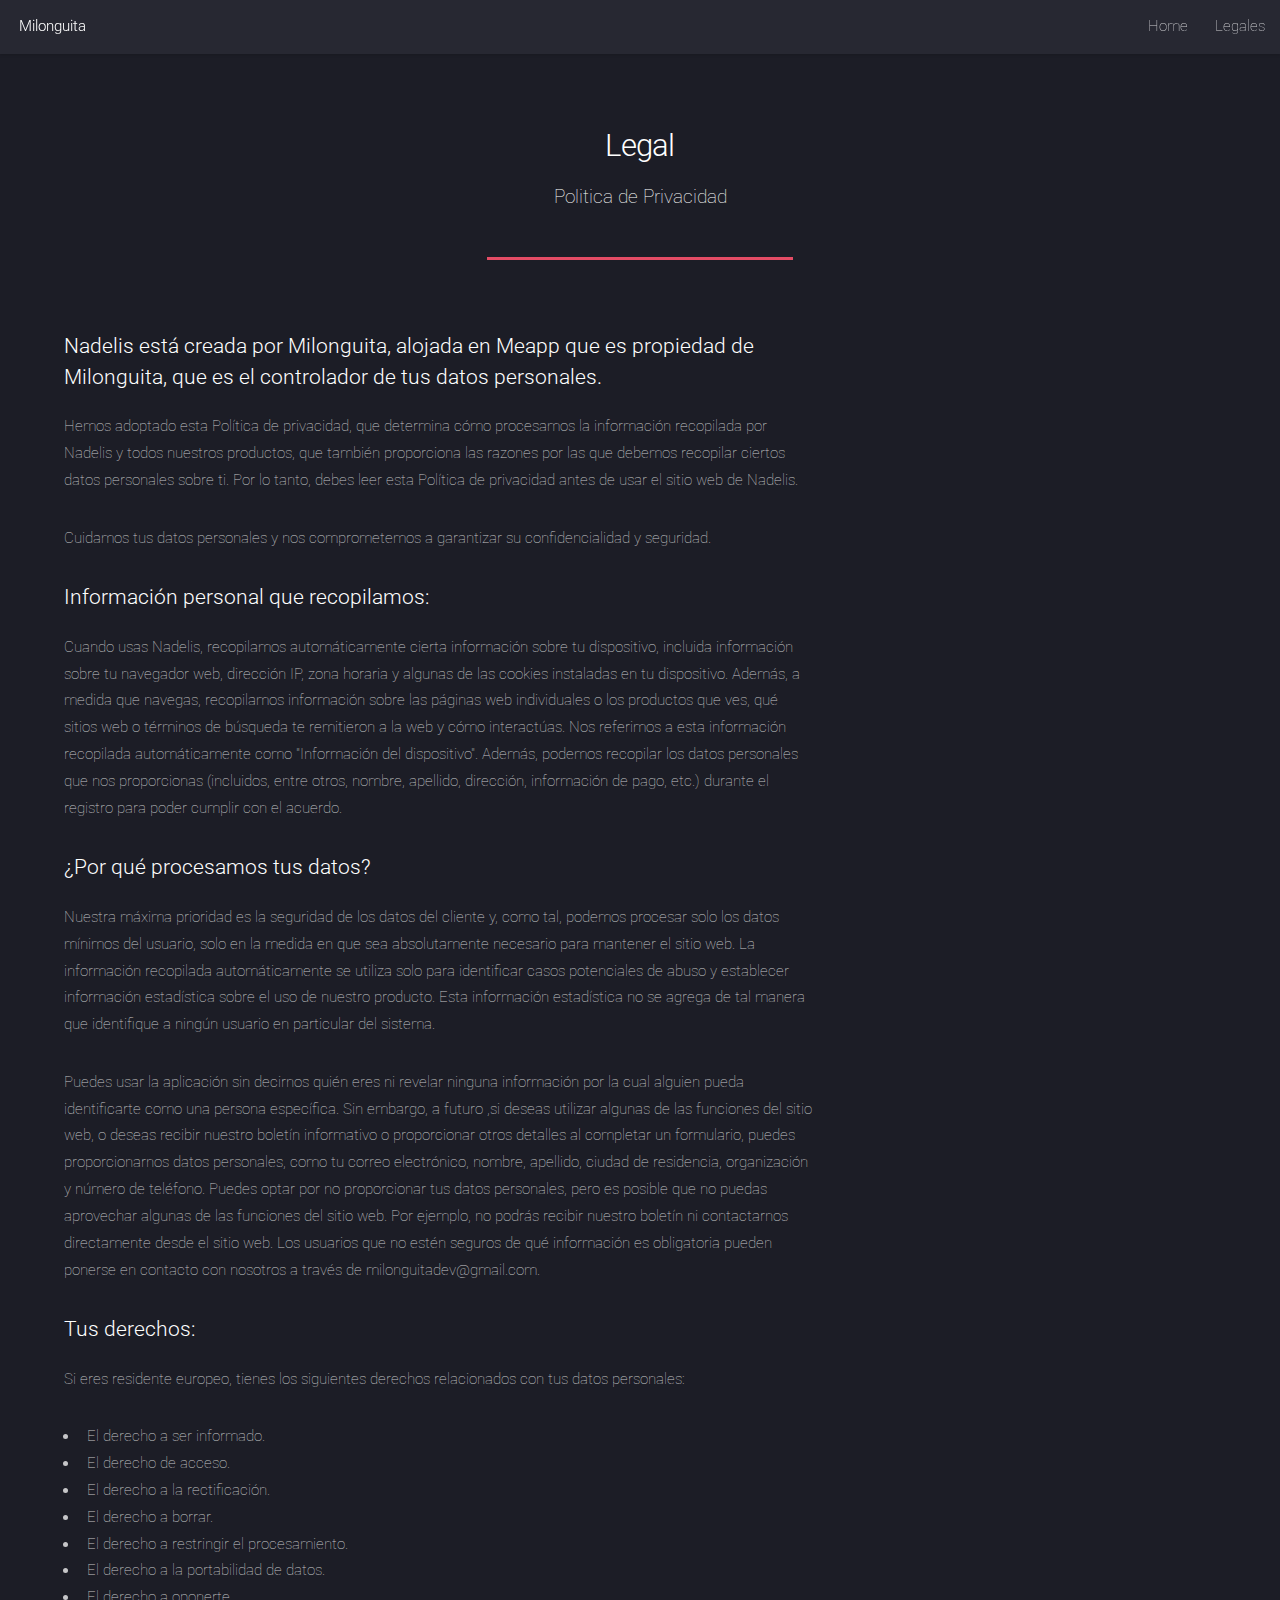
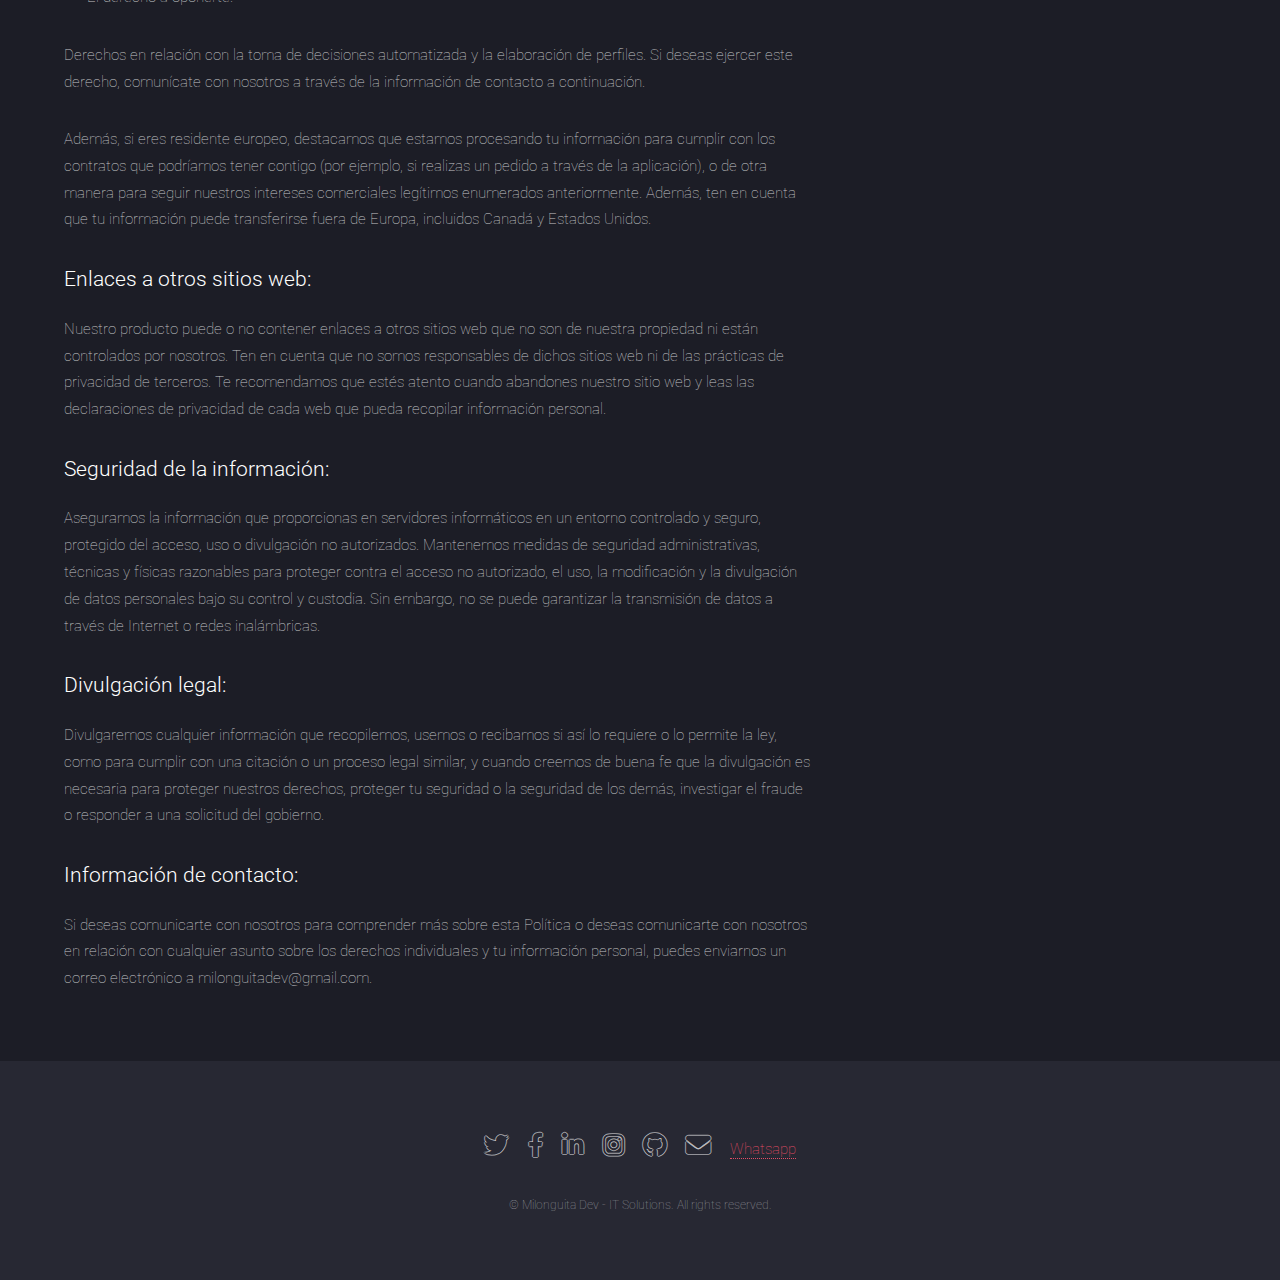
==== commit 50b1c6ab: "eliminacion de form" ====
--- a/nadelis_legal.html
+++ b/nadelis_legal.html
@@ -47,7 +47,7 @@
 								<!-- Content -->
 									<section id="content">
 										
-										<h3>Nadelis está creada por Milonguita y es propiedad de Milonguita, que es un controlador de datos de tus datos personales.
+										<h3>Nadelis está creada por Milonguita, alojada en Meapp que es propiedad de Milonguita, que es el controlador de tus datos personales.
 										</h3>
 										<p>Hemos adoptado esta Política de privacidad, que determina cómo procesamos la información recopilada por Nadelis y todos nuestros productos, que también proporciona las razones por las que debemos recopilar ciertos datos personales sobre ti. Por lo tanto, debes leer esta Política de privacidad antes de usar el sitio web de Nadelis.</p>
 										<p>Cuidamos tus datos personales y nos comprometemos a garantizar su confidencialidad y seguridad.</p>
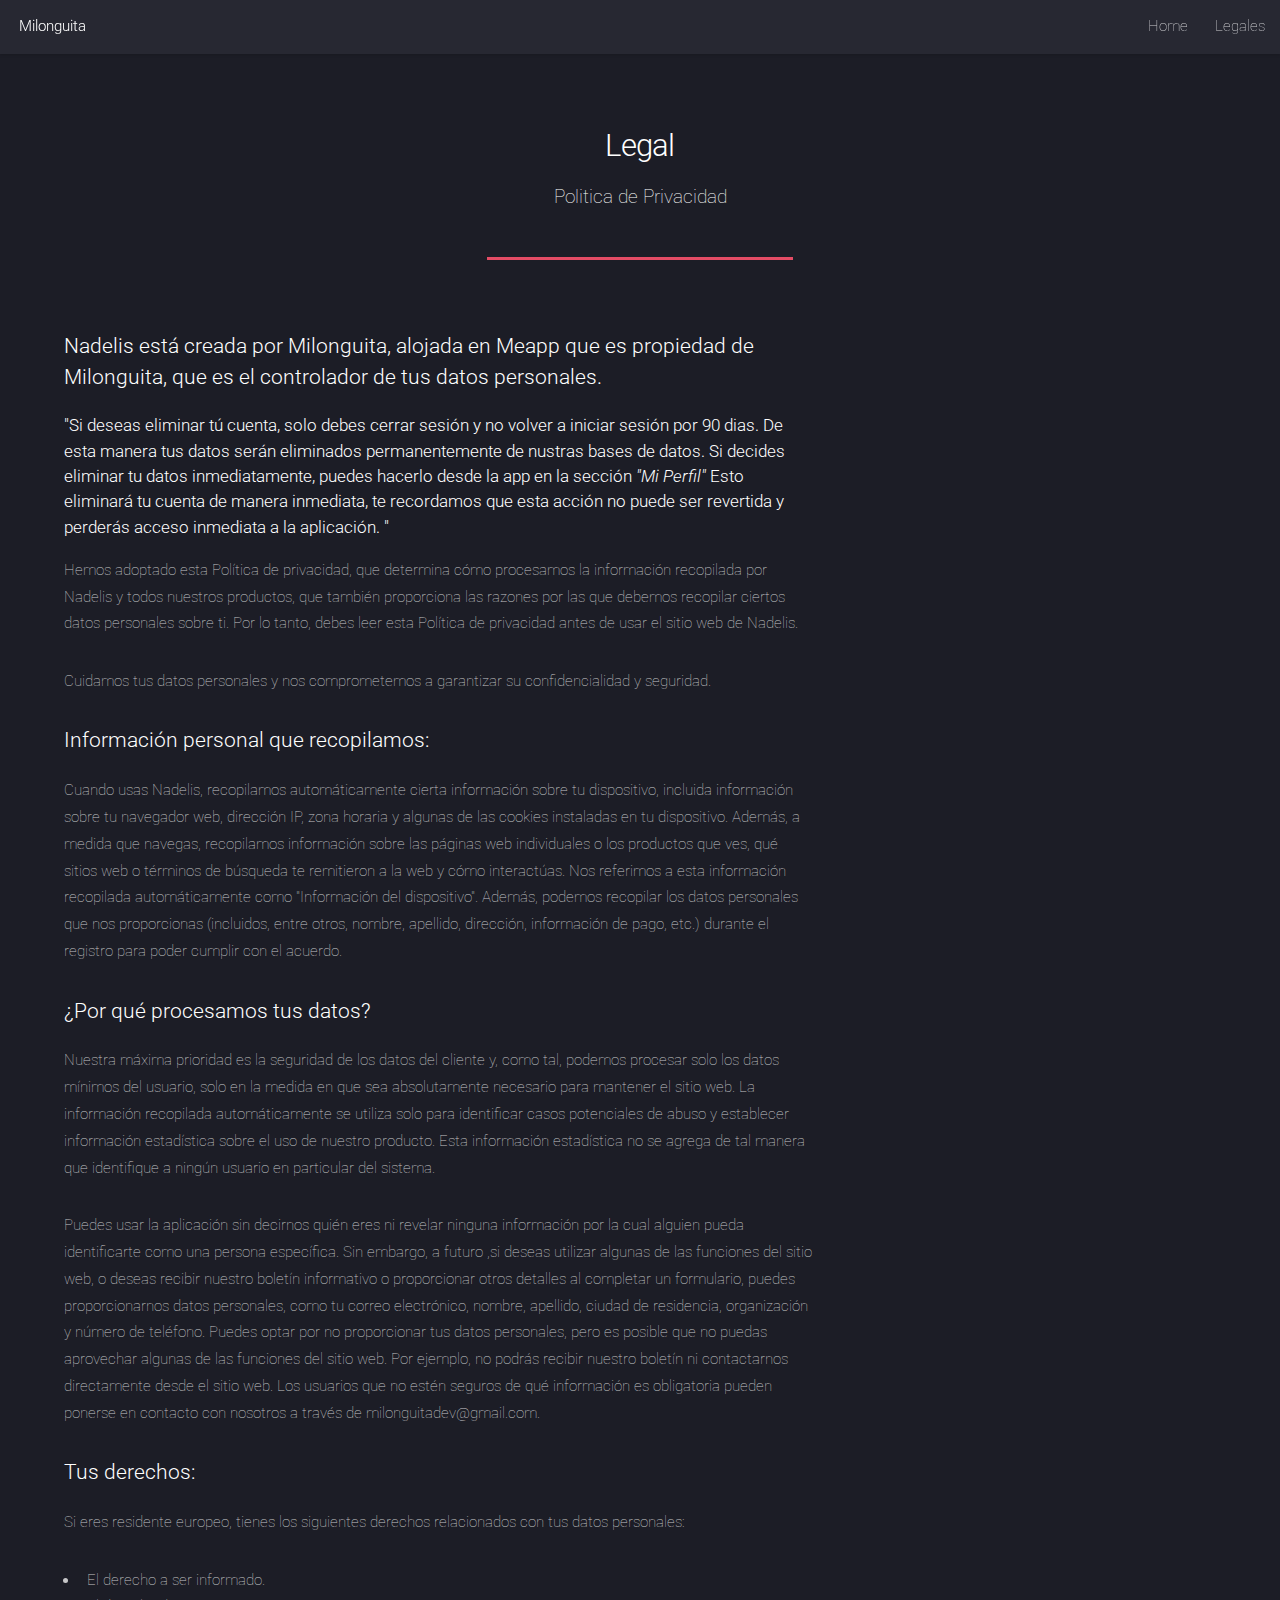
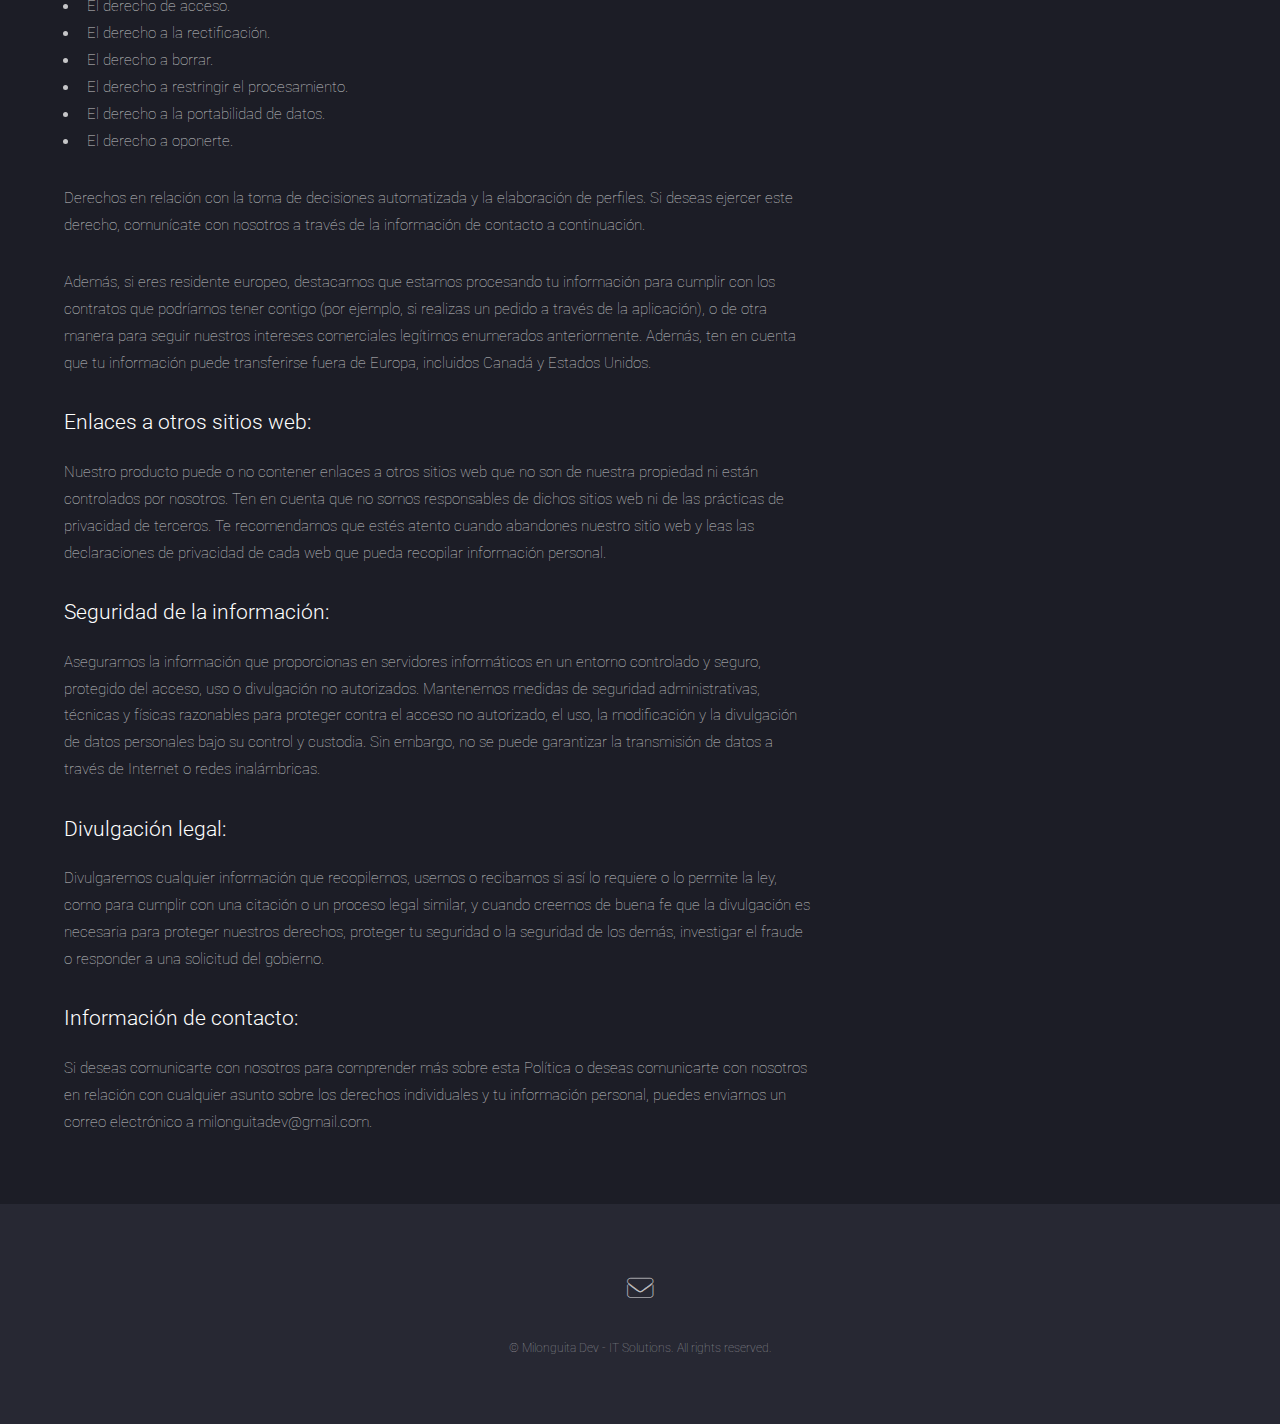
==== commit 8b5fa43d: "actualizar PP" ====
--- a/nadelis_legal.html
+++ b/nadelis_legal.html
@@ -1,118 +1,180 @@
 <!DOCTYPE HTML>
 
 <html>
-	<head>
-		<title>Milonguita Dev - IT Solutions</title>
-		<meta charset="utf-8" />
-		<meta name="viewport" content="width=device-width, initial-scale=1, user-scalable=no" />
-		<link rel="stylesheet" href="assets/css/main.css" />
-		<noscript><link rel="stylesheet" href="assets/css/noscript.css" /></noscript>
-		<link rel="apple-touch-icon" sizes="180x180" href="apple-touch-icon.png">
-		<link rel="icon" type="image/png" sizes="32x32" href="favicon-32x32.png">
-		<link rel="icon" type="image/png" sizes="16x16" href="favicon-16x16.png">
-		<link rel="manifest" href="site.webmanifest">
-	</head>
-	<body class="is-preload">
-		<div id="page-wrapper">
 
-			<!-- Header -->
-            <header id="header">
-                <h1 id="logo"><a href="index.html">Milonguita</a></h1>
-                <nav id="nav">
-                    <ul>
-                        <li><a href="index.html">Home</a></li>
-                        
-                        <li><a href="#">Legales</a>
-                            <ul>
-                                <li><a href="nadelis_legal.html">Nadelis</a></li>
-                                <li><a href="#">Lena</a></li>
-								<li><a href="viento_andino_legal.html">Viento Andino</a></li>
-                            </ul>
-                        </li>
-                    </ul>
-                </nav>
-            </header>
+<head>
+	<title>Milonguita Dev - IT Solutions</title>
+	<meta charset="utf-8" />
+	<meta name="viewport" content="width=device-width, initial-scale=1, user-scalable=no" />
+	<link rel="stylesheet" href="assets/css/main.css" />
+	<noscript>
+		<link rel="stylesheet" href="assets/css/noscript.css" />
+	</noscript>
+	<link rel="apple-touch-icon" sizes="180x180" href="apple-touch-icon.png">
+	<link rel="icon" type="image/png" sizes="32x32" href="favicon-32x32.png">
+	<link rel="icon" type="image/png" sizes="16x16" href="favicon-16x16.png">
+	<link rel="manifest" href="site.webmanifest">
+</head>
 
-			<!-- Main -->
-				<div id="main" class="wrapper style1">
-					<div class="container">
-						<header class="major">
-							<h2>Legal</h2>
-							<p>Politica de Privacidad</p>
-						</header>
-						<div class="row gtr-150">
+<body class="is-preload">
+	<div id="page-wrapper">
+
+		<!-- Header -->
+		<header id="header">
+			<h1 id="logo"><a href="index.html">Milonguita</a></h1>
+			<nav id="nav">
+				<ul>
+					<li><a href="index.html">Home</a></li>
+
+					<li><a href="#">Legales</a>
+						<ul>
+							<li><a href="nadelis_legal.html">Nadelis</a>
+								
+							</li>
 							
-							<div class="col-8 col-12-medium imp-medium">
+							<li><a href="viento_andino_legal.html">Viento Andino</a></li>
+						</ul>
+					</li>
+				</ul>
+			</nav>
+		</header>
 
-								<!-- Content -->
-									<section id="content">
-										
-										<h3>Nadelis está creada por Milonguita, alojada en Meapp que es propiedad de Milonguita, que es el controlador de tus datos personales.
-										</h3>
-										<p>Hemos adoptado esta Política de privacidad, que determina cómo procesamos la información recopilada por Nadelis y todos nuestros productos, que también proporciona las razones por las que debemos recopilar ciertos datos personales sobre ti. Por lo tanto, debes leer esta Política de privacidad antes de usar el sitio web de Nadelis.</p>
-										<p>Cuidamos tus datos personales y nos comprometemos a garantizar su confidencialidad y seguridad.</p>
-										<h3>Información personal que recopilamos:</h3>
-										<p>
-											Cuando usas Nadelis, recopilamos automáticamente cierta información sobre tu dispositivo, incluida información sobre tu navegador web, dirección IP, zona horaria y algunas de las cookies instaladas en tu dispositivo. Además, a medida que navegas, recopilamos información sobre las páginas web individuales o los productos que ves, qué sitios web o términos de búsqueda te remitieron a la web y cómo interactúas. Nos referimos a esta información recopilada automáticamente como "Información del dispositivo". Además, podemos recopilar los datos personales que nos proporcionas (incluidos, entre otros, nombre, apellido, dirección, información de pago, etc.) durante el registro para poder cumplir con el acuerdo.</p>
-										<h3>¿Por qué procesamos tus datos?</h3>
-										<p>Nuestra máxima prioridad es la seguridad de los datos del cliente y, como tal, podemos procesar solo los datos mínimos del usuario, solo en la medida en que sea absolutamente necesario para mantener el sitio web. La información recopilada automáticamente se utiliza solo para identificar casos potenciales de abuso y establecer información estadística sobre el uso de nuestro producto. Esta información estadística no se agrega de tal manera que identifique a ningún usuario en particular del sistema.</p>
-										<p>Puedes usar la aplicación sin decirnos quién eres ni revelar ninguna información por la cual alguien pueda identificarte como una persona específica. Sin embargo, a futuro ,si deseas utilizar algunas de las funciones del sitio web, o deseas recibir nuestro boletín informativo o proporcionar otros detalles al completar un formulario, puedes proporcionarnos datos personales, como tu correo electrónico, nombre, apellido, ciudad de residencia, organización y número de teléfono. Puedes optar por no proporcionar tus datos personales, pero es posible que no puedas aprovechar algunas de las funciones del sitio web. Por ejemplo, no podrás recibir nuestro boletín ni contactarnos directamente desde el sitio web. Los usuarios que no estén seguros de qué información es obligatoria pueden ponerse en contacto con nosotros a través de milonguitadev@gmail.com.</p>
-										<h3>Tus derechos:</h3>
-										<p>Si eres residente europeo, tienes los siguientes derechos relacionados con tus datos personales:</p>
-										<ul>
-											<li>El derecho a ser informado.</li>
-											<li>El derecho de acceso.</li>
-											<li>El derecho a la rectificación.</li>
-											<li>El derecho a borrar.</li>
-											<li>El derecho a restringir el procesamiento.</li>
-											<li>El derecho a la portabilidad de datos.</li>
-											<li>El derecho a oponerte.</li>
-										</ul>
-										<p>Derechos en relación con la toma de decisiones automatizada y la elaboración de perfiles.
-											Si deseas ejercer este derecho, comunícate con nosotros a través de la información de contacto a continuación.</p>
-										<p>Además, si eres residente europeo, destacamos que estamos procesando tu información para cumplir con los contratos que podríamos tener contigo (por ejemplo, si realizas un pedido a través de la aplicación), o de otra manera para seguir nuestros intereses comerciales legítimos enumerados anteriormente. Además, ten en cuenta que tu información puede transferirse fuera de Europa, incluidos Canadá y Estados Unidos.</p>
-										<h3>Enlaces a otros sitios web:</h3>
-										<p>Nuestro producto puede o no contener enlaces a otros sitios web que no son de nuestra propiedad ni están controlados por nosotros. Ten en cuenta que no somos responsables de dichos sitios web ni de las prácticas de privacidad de terceros. Te recomendamos que estés atento cuando abandones nuestro sitio web y leas las declaraciones de privacidad de cada web que pueda recopilar información personal.</p>
-										<h3>Seguridad de la información:</h3>
-										<p>Aseguramos la información que proporcionas en servidores informáticos en un entorno controlado y seguro, protegido del acceso, uso o divulgación no autorizados. Mantenemos medidas de seguridad administrativas, técnicas y físicas razonables para proteger contra el acceso no autorizado, el uso, la modificación y la divulgación de datos personales bajo su control y custodia. Sin embargo, no se puede garantizar la transmisión de datos a través de Internet o redes inalámbricas.</p>
-										<h3>Divulgación legal:</h3>
-										<p>Divulgaremos cualquier información que recopilemos, usemos o recibamos si así lo requiere o lo permite la ley, como para cumplir con una citación o un proceso legal similar, y cuando creemos de buena fe que la divulgación es necesaria para proteger nuestros derechos, proteger tu seguridad o la seguridad de los demás, investigar el fraude o responder a una solicitud del gobierno.</p>
-										<h3>Información de contacto:</h3>
-										<p>Si deseas comunicarte con nosotros para comprender más sobre esta Política o deseas comunicarte con nosotros en relación con cualquier asunto sobre los derechos individuales y tu información personal, puedes enviarnos un correo electrónico a milonguitadev@gmail.com.</p>
-									</section>
+		<!-- Main -->
+		<div id="main" class="wrapper style1">
+			<div class="container">
+				<header class="major">
+					<h2>Legal</h2>
+					<p>Politica de Privacidad</p>
+				</header>
+				<div class="row gtr-150">
 
-							</div>
-						</div>
+					<div class="col-8 col-12-medium imp-medium">
+
+						<!-- Content -->
+						<section id="content">
+
+							<h3>Nadelis está creada por Milonguita, alojada en Meapp que es propiedad de Milonguita, que
+								es el controlador de tus datos personales.
+							</h3>
+							<h4>
+								"Si deseas eliminar tú cuenta, solo debes cerrar sesión y no volver a iniciar sesión por
+								90 dias. De esta manera tus datos serán eliminados permanentemente de nustras bases de
+								datos. Si decides eliminar tu datos inmediatamente, puedes hacerlo desde la app en la
+								sección <b><i>
+									"Mi Perfil"
+								</i></b>
+								Esto eliminará tu cuenta de manera inmediata, te recordamos que esta acción no puede ser
+								revertida y perderás acceso inmediata a la aplicación. "
+							</h4>
+							<p>Hemos adoptado esta Política de privacidad, que determina cómo procesamos la información
+								recopilada por Nadelis y todos nuestros productos, que también proporciona las razones
+								por las que debemos recopilar ciertos datos personales sobre ti. Por lo tanto, debes
+								leer esta Política de privacidad antes de usar el sitio web de Nadelis.</p>
+							<p>Cuidamos tus datos personales y nos comprometemos a garantizar su confidencialidad y
+								seguridad.</p>
+							<h3>Información personal que recopilamos:</h3>
+							<p>
+								Cuando usas Nadelis, recopilamos automáticamente cierta información sobre tu
+								dispositivo, incluida información sobre tu navegador web, dirección IP, zona horaria y
+								algunas de las cookies instaladas en tu dispositivo. Además, a medida que navegas,
+								recopilamos información sobre las páginas web individuales o los productos que ves, qué
+								sitios web o términos de búsqueda te remitieron a la web y cómo interactúas. Nos
+								referimos a esta información recopilada automáticamente como "Información del
+								dispositivo". Además, podemos recopilar los datos personales que nos proporcionas
+								(incluidos, entre otros, nombre, apellido, dirección, información de pago, etc.) durante
+								el registro para poder cumplir con el acuerdo.</p>
+							<h3>¿Por qué procesamos tus datos?</h3>
+							<p>Nuestra máxima prioridad es la seguridad de los datos del cliente y, como tal, podemos
+								procesar solo los datos mínimos del usuario, solo en la medida en que sea absolutamente
+								necesario para mantener el sitio web. La información recopilada automáticamente se
+								utiliza solo para identificar casos potenciales de abuso y establecer información
+								estadística sobre el uso de nuestro producto. Esta información estadística no se agrega
+								de tal manera que identifique a ningún usuario en particular del sistema.</p>
+							<p>Puedes usar la aplicación sin decirnos quién eres ni revelar ninguna información por la
+								cual alguien pueda identificarte como una persona específica. Sin embargo, a futuro ,si
+								deseas utilizar algunas de las funciones del sitio web, o deseas recibir nuestro boletín
+								informativo o proporcionar otros detalles al completar un formulario, puedes
+								proporcionarnos datos personales, como tu correo electrónico, nombre, apellido, ciudad
+								de residencia, organización y número de teléfono. Puedes optar por no proporcionar tus
+								datos personales, pero es posible que no puedas aprovechar algunas de las funciones del
+								sitio web. Por ejemplo, no podrás recibir nuestro boletín ni contactarnos directamente
+								desde el sitio web. Los usuarios que no estén seguros de qué información es obligatoria
+								pueden ponerse en contacto con nosotros a través de milonguitadev@gmail.com.</p>
+							<h3>Tus derechos:</h3>
+							<p>Si eres residente europeo, tienes los siguientes derechos relacionados con tus datos
+								personales:</p>
+							<ul>
+								<li>El derecho a ser informado.</li>
+								<li>El derecho de acceso.</li>
+								<li>El derecho a la rectificación.</li>
+								<li>El derecho a borrar.</li>
+								<li>El derecho a restringir el procesamiento.</li>
+								<li>El derecho a la portabilidad de datos.</li>
+								<li>El derecho a oponerte.</li>
+							</ul>
+							<p>Derechos en relación con la toma de decisiones automatizada y la elaboración de perfiles.
+								Si deseas ejercer este derecho, comunícate con nosotros a través de la información de
+								contacto a continuación.</p>
+							<p>Además, si eres residente europeo, destacamos que estamos procesando tu información para
+								cumplir con los contratos que podríamos tener contigo (por ejemplo, si realizas un
+								pedido a través de la aplicación), o de otra manera para seguir nuestros intereses
+								comerciales legítimos enumerados anteriormente. Además, ten en cuenta que tu información
+								puede transferirse fuera de Europa, incluidos Canadá y Estados Unidos.</p>
+							<h3>Enlaces a otros sitios web:</h3>
+							<p>Nuestro producto puede o no contener enlaces a otros sitios web que no son de nuestra
+								propiedad ni están controlados por nosotros. Ten en cuenta que no somos responsables de
+								dichos sitios web ni de las prácticas de privacidad de terceros. Te recomendamos que
+								estés atento cuando abandones nuestro sitio web y leas las declaraciones de privacidad
+								de cada web que pueda recopilar información personal.</p>
+							<h3>Seguridad de la información:</h3>
+							<p>Aseguramos la información que proporcionas en servidores informáticos en un entorno
+								controlado y seguro, protegido del acceso, uso o divulgación no autorizados. Mantenemos
+								medidas de seguridad administrativas, técnicas y físicas razonables para proteger contra
+								el acceso no autorizado, el uso, la modificación y la divulgación de datos personales
+								bajo su control y custodia. Sin embargo, no se puede garantizar la transmisión de datos
+								a través de Internet o redes inalámbricas.</p>
+							<h3>Divulgación legal:</h3>
+							<p>Divulgaremos cualquier información que recopilemos, usemos o recibamos si así lo requiere
+								o lo permite la ley, como para cumplir con una citación o un proceso legal similar, y
+								cuando creemos de buena fe que la divulgación es necesaria para proteger nuestros
+								derechos, proteger tu seguridad o la seguridad de los demás, investigar el fraude o
+								responder a una solicitud del gobierno.</p>
+							<h3>Información de contacto:</h3>
+							<p>Si deseas comunicarte con nosotros para comprender más sobre esta Política o deseas
+								comunicarte con nosotros en relación con cualquier asunto sobre los derechos
+								individuales y tu información personal, puedes enviarnos un correo electrónico a
+								milonguitadev@gmail.com.</p>
+						</section>
+
 					</div>
 				</div>
-
-			<!-- Footer -->
-            <footer id="footer">
-                <ul class="icons">
-                    <li><a href="#" class="icon brands alt fa-twitter"><span class="label">Twitter</span></a></li>
-                    <li><a href="#" class="icon brands alt fa-facebook-f"><span class="label">Facebook</span></a></li>
-                    <li><a href="#" class="icon brands alt fa-linkedin-in"><span class="label">LinkedIn</span></a></li>
-                    <li><a href="#" class="icon brands alt fa-instagram"><span class="label">Instagram</span></a></li>
-                    <li><a href="#" class="icon brands alt fa-github"><span class="label">GitHub</span></a></li>
-                    <li><a href="#" class="icon solid alt fa-envelope"><span class="label">Email</span></a></li>
-					<li><a href="https://wa.me/qr/DLNRDCDOWQ47A1" target="_blank"><span class="label">Whatsapp</span></a></li>
-                </ul>
-                <ul class="copyright">
-                    <li>&copy; Milonguita Dev - IT Solutions. All rights reserved.</li>
-                </ul>
-            </footer>
-
+			</div>
 		</div>
 
-		<!-- Scripts -->
-			<script src="assets/js/jquery.min.js"></script>
-			<script src="assets/js/jquery.scrolly.min.js"></script>
-			<script src="assets/js/jquery.dropotron.min.js"></script>
-			<script src="assets/js/jquery.scrollex.min.js"></script>
-			<script src="assets/js/browser.min.js"></script>
-			<script src="assets/js/breakpoints.min.js"></script>
-			<script src="assets/js/util.js"></script>
-			<script src="assets/js/main.js"></script>
+		<!-- Footer -->
+		<footer id="footer">
+			<ul class="icons">
 
-	</body>
+				<li><a href="#" class="icon solid alt fa-envelope"><span class="label">Email</span></a></li>
+
+			</ul>
+			<ul class="copyright">
+				<li>&copy; Milonguita Dev - IT Solutions. All rights reserved.</li>
+			</ul>
+		</footer>
+
+	</div>
+
+	<!-- Scripts -->
+	<script src="assets/js/jquery.min.js"></script>
+	<script src="assets/js/jquery.scrolly.min.js"></script>
+	<script src="assets/js/jquery.dropotron.min.js"></script>
+	<script src="assets/js/jquery.scrollex.min.js"></script>
+	<script src="assets/js/browser.min.js"></script>
+	<script src="assets/js/breakpoints.min.js"></script>
+	<script src="assets/js/util.js"></script>
+	<script src="assets/js/main.js"></script>
+
+</body>
+
 </html>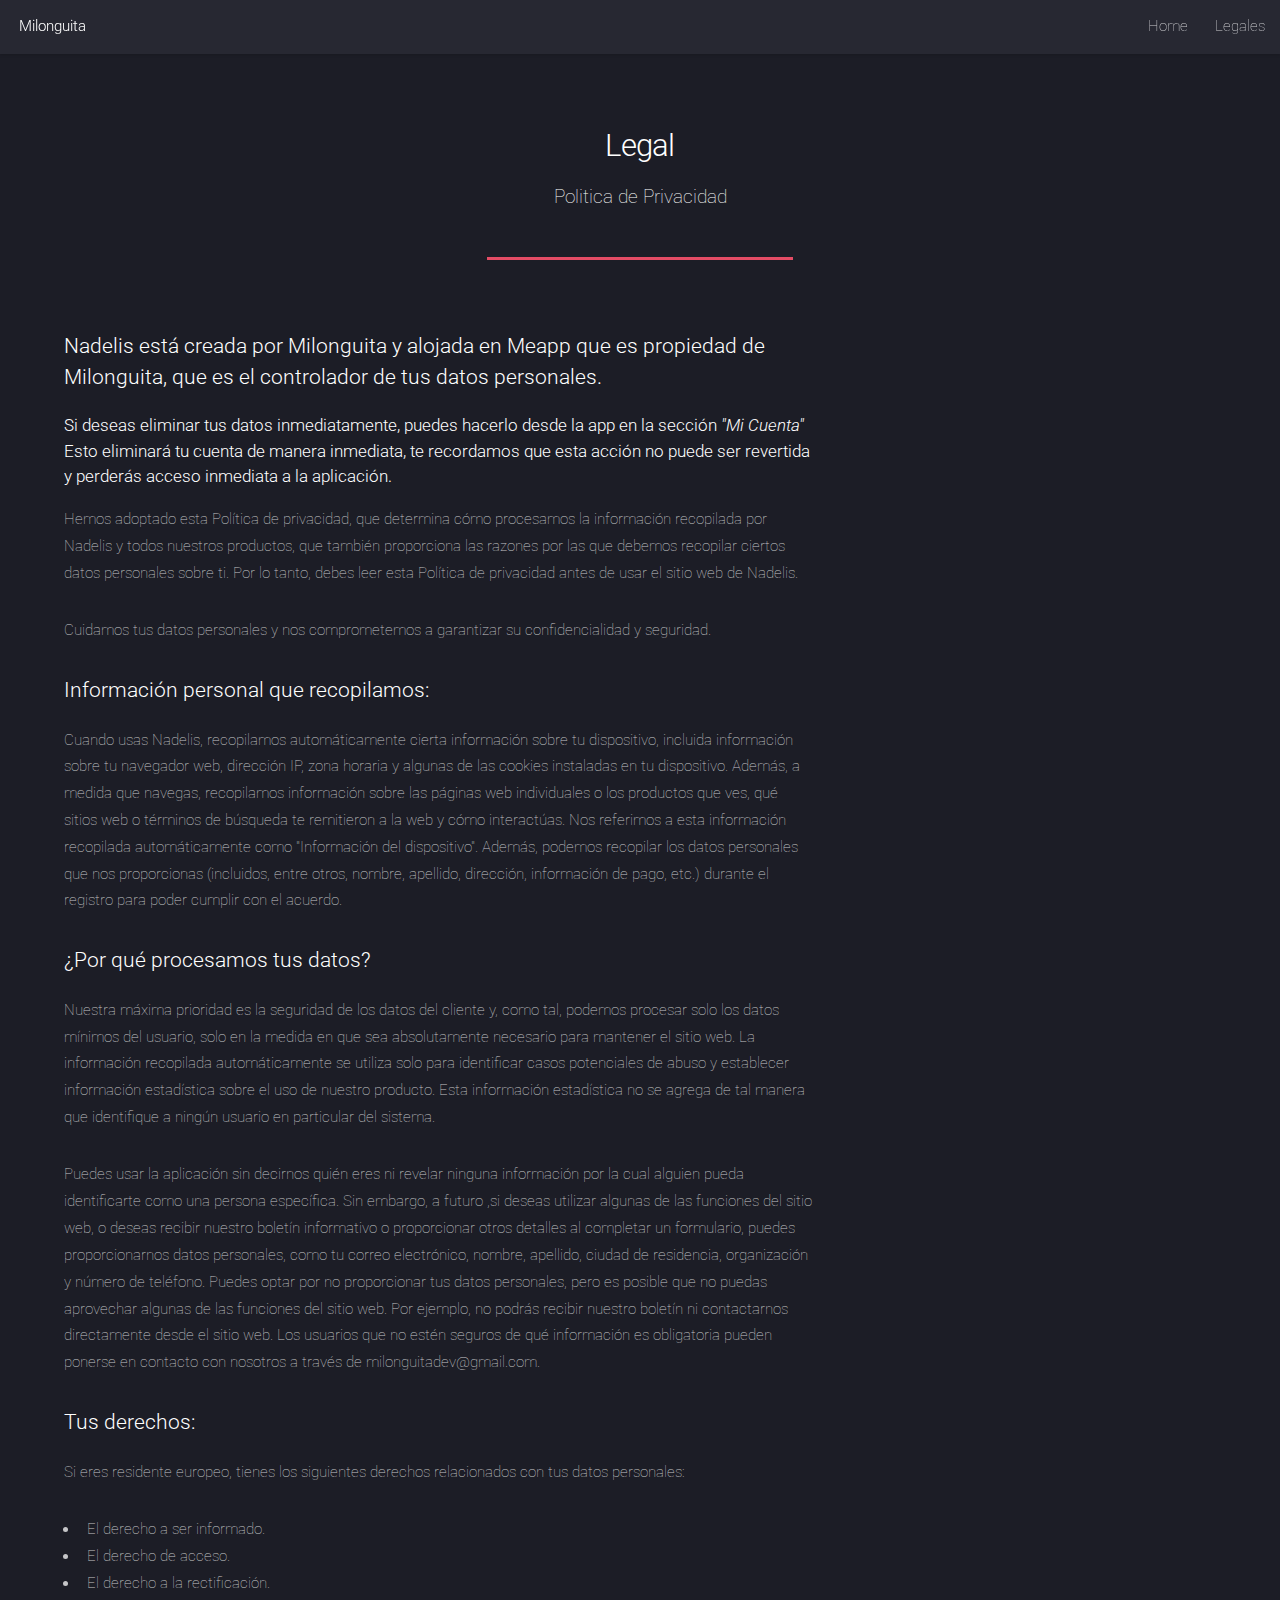
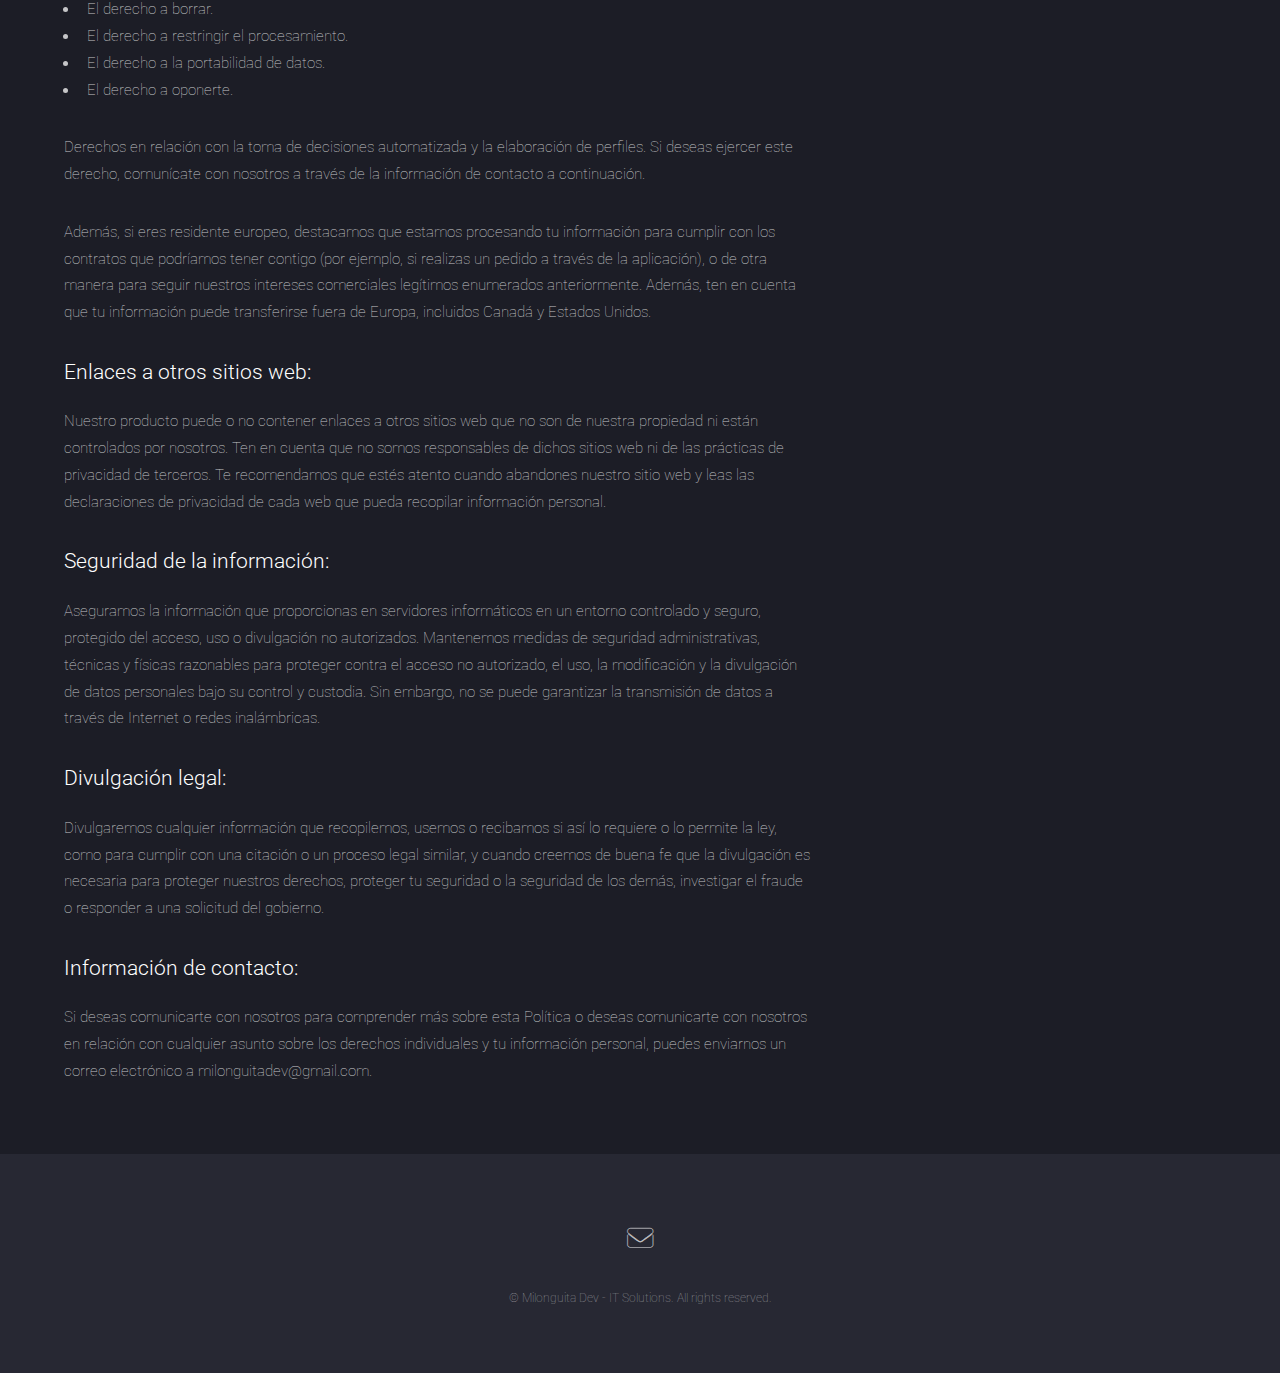
==== commit cd80cde6: "actualizar Privacy policy" ====
--- a/nadelis_legal.html
+++ b/nadelis_legal.html
@@ -53,18 +53,16 @@
 						<!-- Content -->
 						<section id="content">
 
-							<h3>Nadelis está creada por Milonguita, alojada en Meapp que es propiedad de Milonguita, que
+							<h3>Nadelis está creada por Milonguita y alojada en Meapp que es propiedad de Milonguita, que
 								es el controlador de tus datos personales.
 							</h3>
 							<h4>
-								"Si deseas eliminar tú cuenta, solo debes cerrar sesión y no volver a iniciar sesión por
-								90 dias. De esta manera tus datos serán eliminados permanentemente de nustras bases de
-								datos. Si decides eliminar tu datos inmediatamente, puedes hacerlo desde la app en la
+								Si deseas eliminar tus datos inmediatamente, puedes hacerlo desde la app en la
 								sección <b><i>
-									"Mi Perfil"
+									"Mi Cuenta"
 								</i></b>
 								Esto eliminará tu cuenta de manera inmediata, te recordamos que esta acción no puede ser
-								revertida y perderás acceso inmediata a la aplicación. "
+								revertida y perderás acceso inmediata a la aplicación.
 							</h4>
 							<p>Hemos adoptado esta Política de privacidad, que determina cómo procesamos la información
 								recopilada por Nadelis y todos nuestros productos, que también proporciona las razones
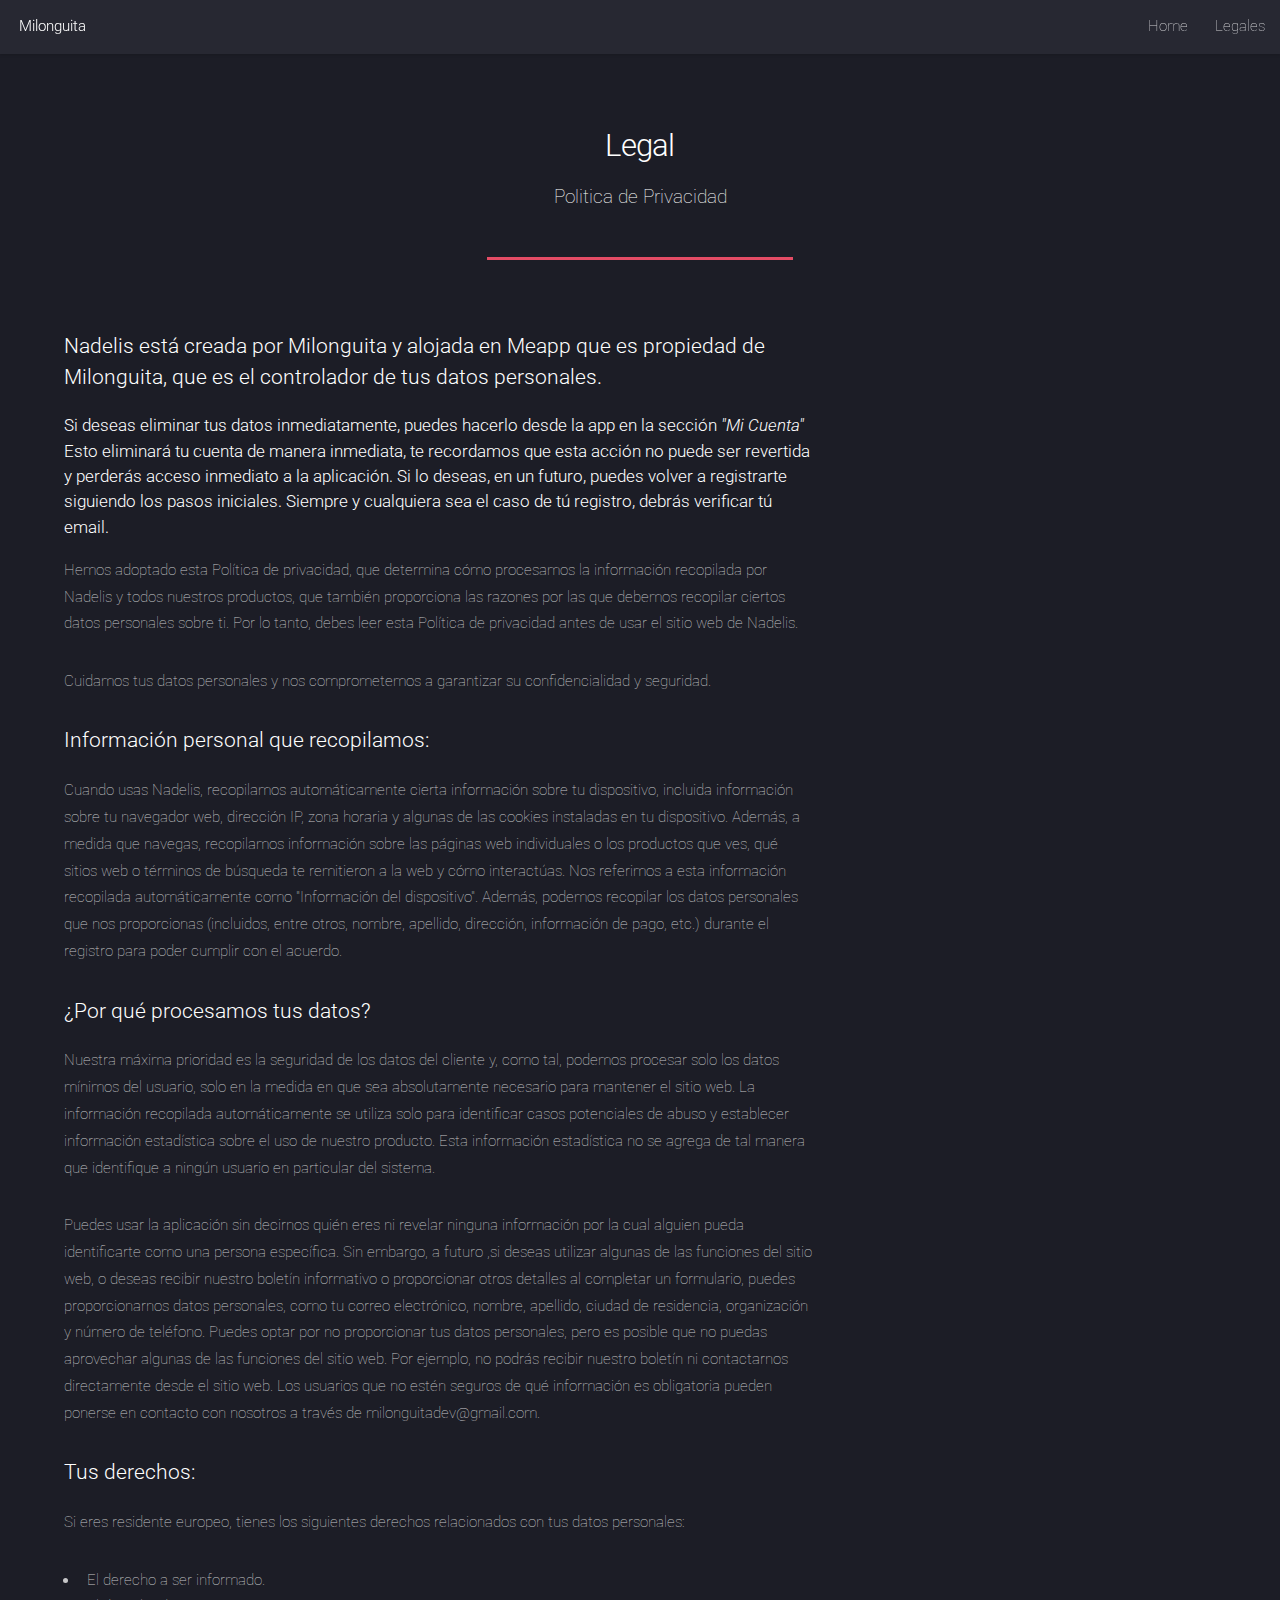
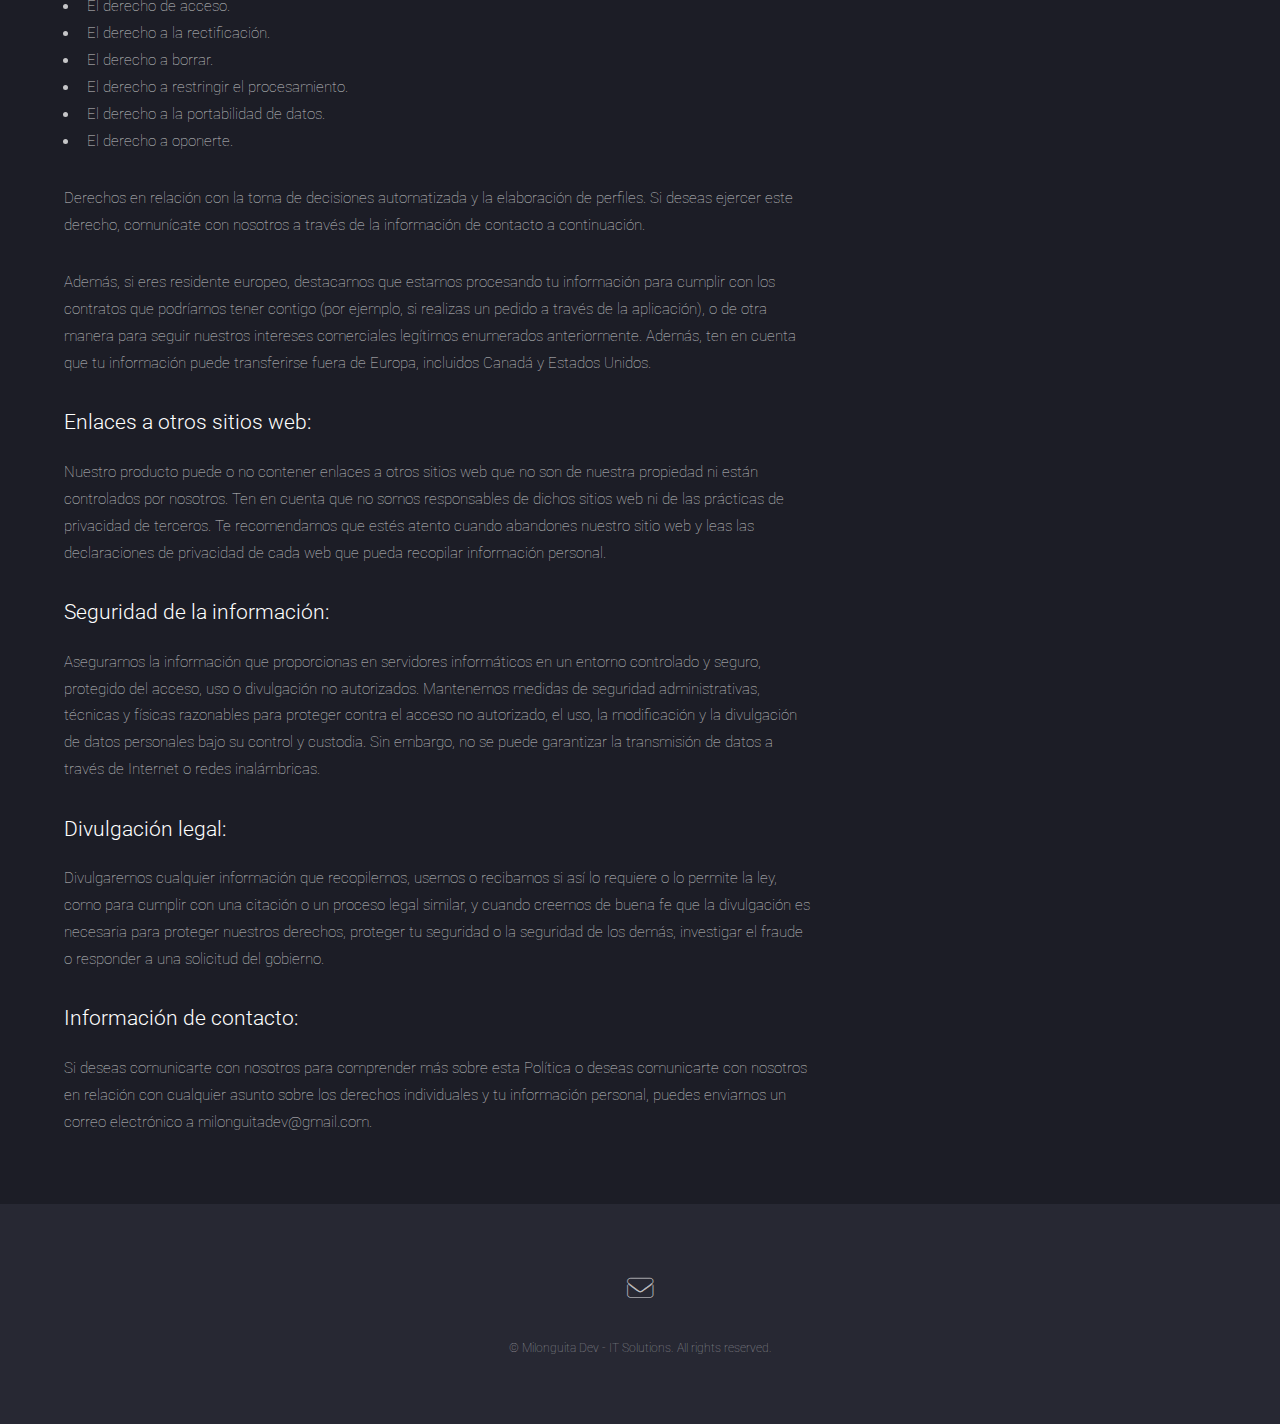
==== commit 02d2001c: "Corrigiendo privacy policy" ====
--- a/nadelis_legal.html
+++ b/nadelis_legal.html
@@ -62,7 +62,7 @@
 									"Mi Cuenta"
 								</i></b>
 								Esto eliminará tu cuenta de manera inmediata, te recordamos que esta acción no puede ser
-								revertida y perderás acceso inmediata a la aplicación.
+								revertida y perderás acceso inmediato a la aplicación. Si lo deseas, en un futuro, puedes volver a registrarte siguiendo los pasos iniciales. Siempre y cualquiera sea el caso de tú registro, debrás verificar tú email.
 							</h4>
 							<p>Hemos adoptado esta Política de privacidad, que determina cómo procesamos la información
 								recopilada por Nadelis y todos nuestros productos, que también proporciona las razones
